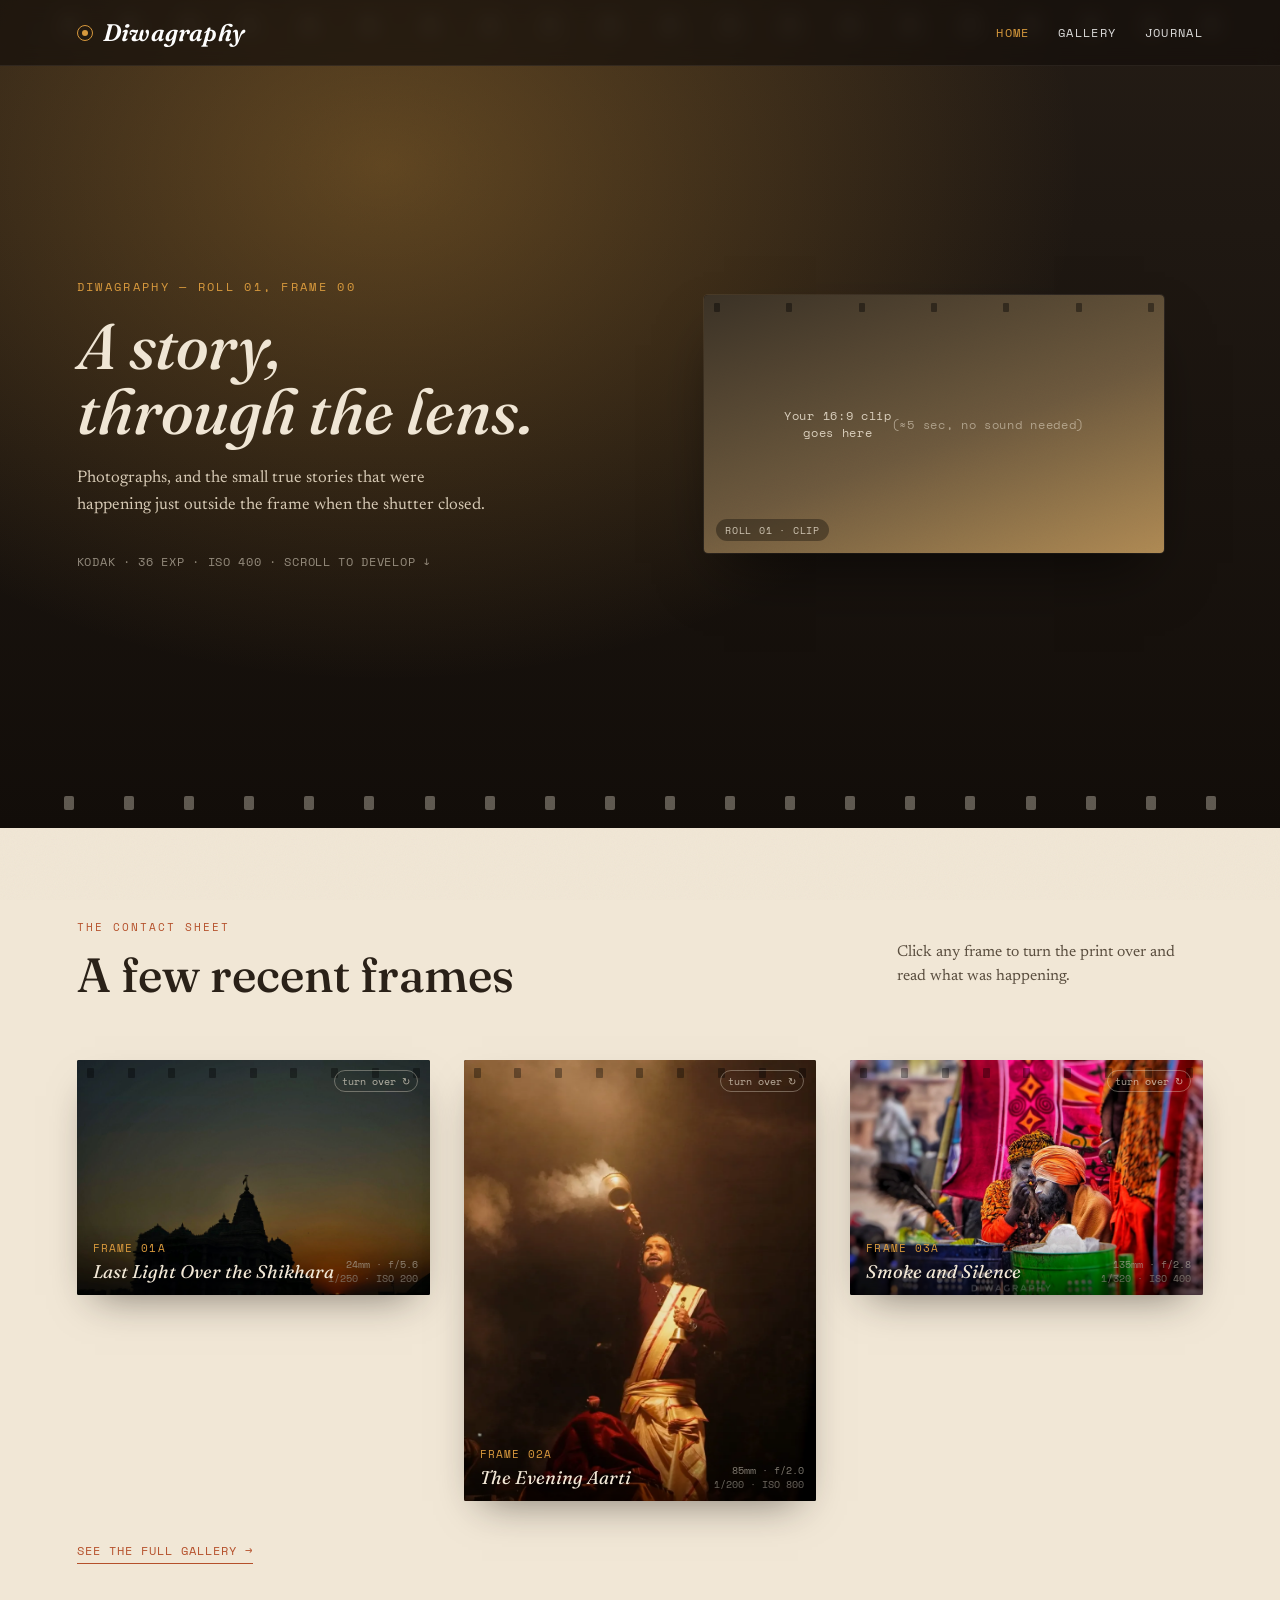
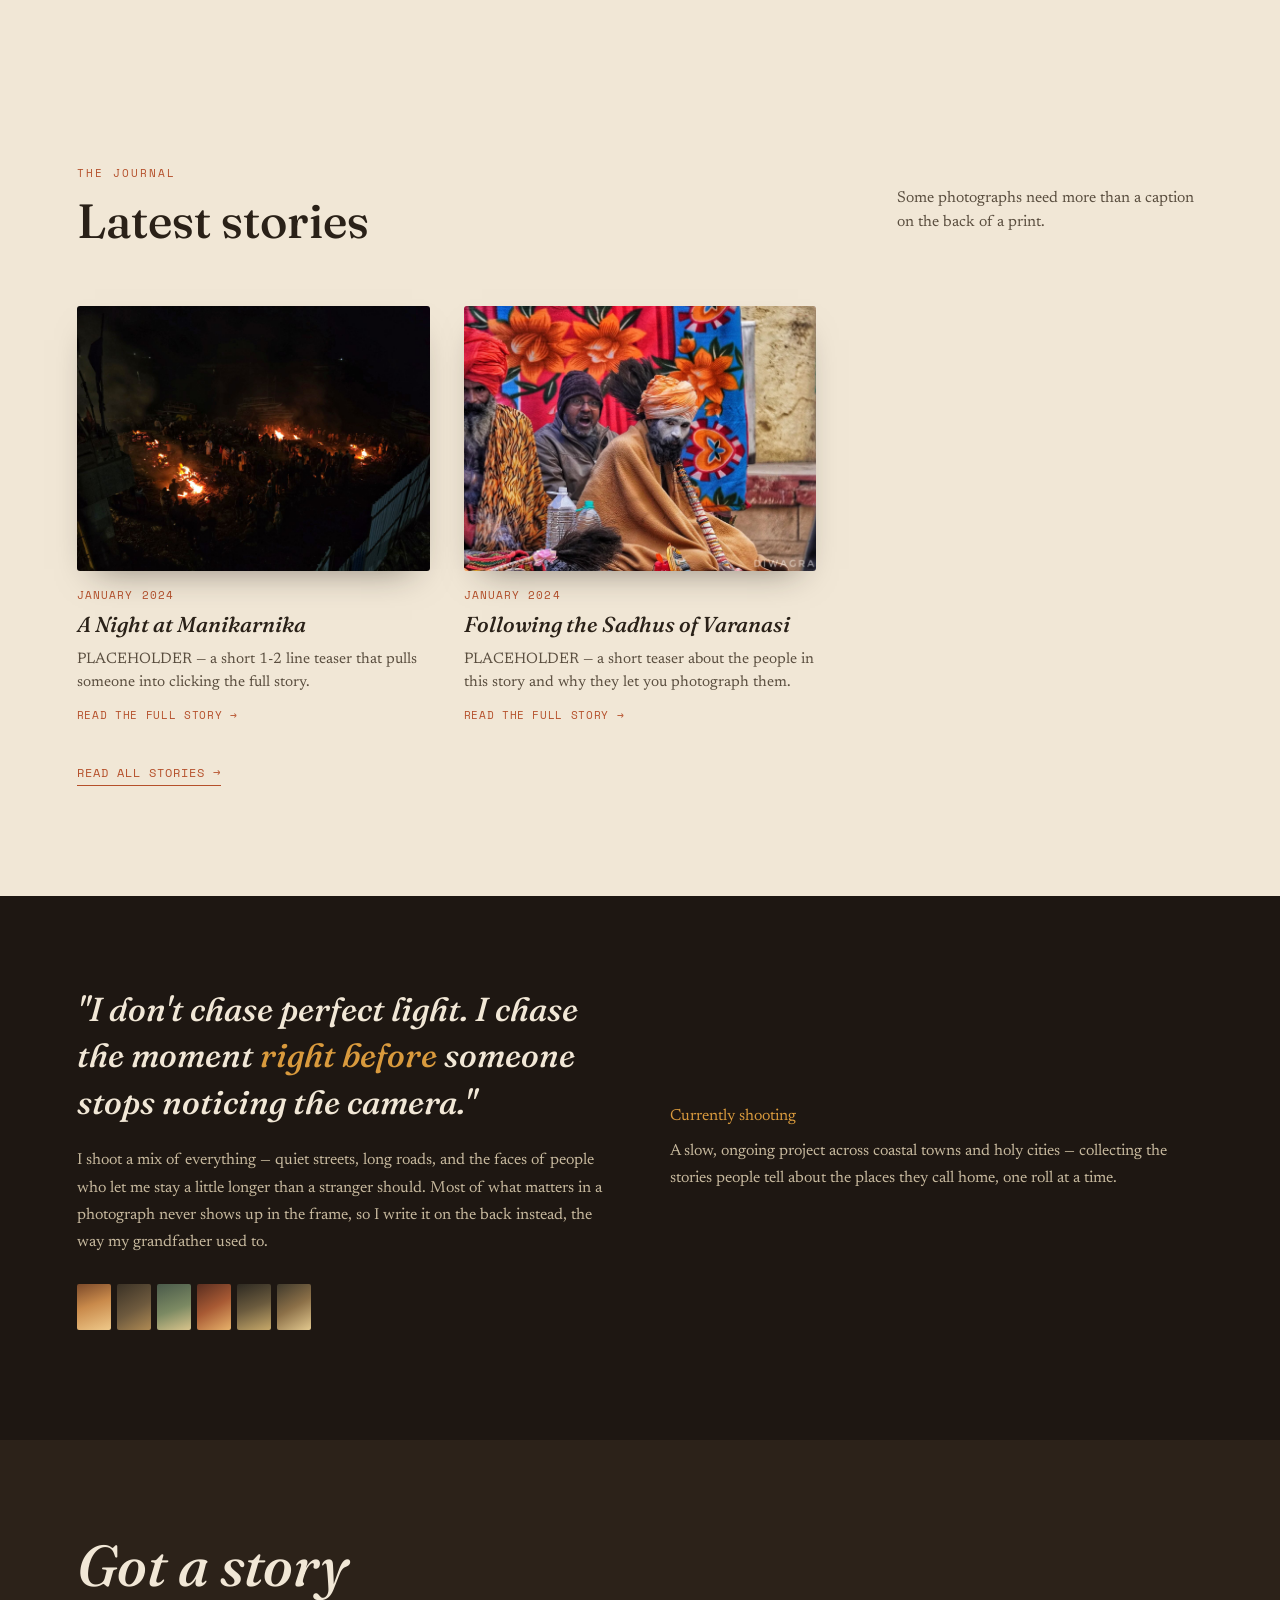
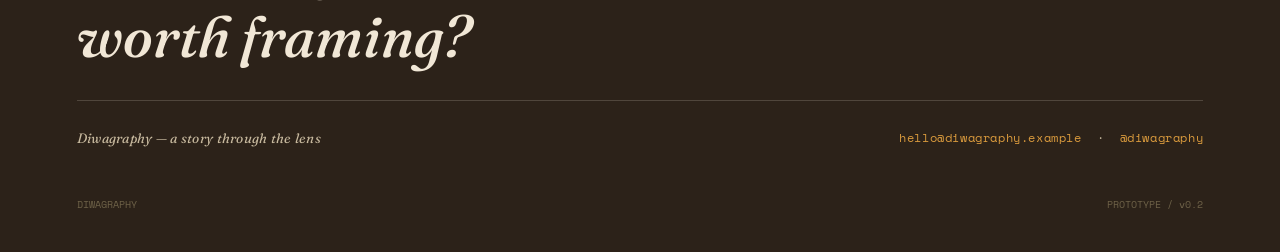
==== index.html @ 63f96058 "Add files via upload" ====
<!DOCTYPE html>
<html lang="en">
<head>
<meta charset="UTF-8">
<meta name="viewport" content="width=device-width, initial-scale=1.0">
<title>Diwagraphy — A Story Through the Lens</title>
<link rel="preconnect" href="https://fonts.googleapis.com">
<link href="https://fonts.googleapis.com/css2?family=Fraunces:ital,opsz,wght@0,9..144,400;0,9..144,600;1,9..144,500;1,9..144,600&family=Newsreader:ital,wght@0,400;0,500;1,400&family=Space+Mono:wght@400;700&family=Caveat:wght@500;600&display=swap" rel="stylesheet">
<link rel="stylesheet" href="styles.css">
<script src="https://identity.netlify.com/v1/netlify-identity-widget.js"></script>
</head>
<body>

<nav>
  <div class="brand"><span class="aperture"></span>Diwagraphy</div>
  <div class="links">
    <a href="index.html" class="current">Home</a>
    <a href="gallery.html">Gallery</a>
    <a href="journal.html">Journal</a>
  </div>
</nav>

<!-- HERO -->
<header class="hero">
  <div class="sprocket-row top">
    <span></span><span></span><span></span><span></span><span></span><span></span><span></span><span></span><span></span><span></span><span></span><span></span><span></span><span></span><span></span><span></span><span></span><span></span><span></span><span></span>
  </div>

  <div class="hero-grid">
    <div>
      <div class="hero-eyebrow">Diwagraphy — Roll 01, Frame 00</div>
      <h1>A story,<br>through the lens.</h1>
      <p>Photographs, and the small true stories that were happening just outside the frame when the shutter closed.</p>
      <div class="roll-count mono">KODAK · 36 EXP · ISO 400 · SCROLL TO DEVELOP ↓</div>
    </div>

    <!-- 9:16 → now 16:9 video reel. Replace <source src> with your own ~5 sec silent clip. -->
    <div class="reel-frame">
      <div class="reel-sprockets">
        <span></span><span></span><span></span><span></span><span></span><span></span><span></span>
      </div>
      <video autoplay muted loop playsinline poster="">
        <source src="" type="video/mp4">
      </video>
      <div class="reel-placeholder" id="reel-placeholder">
        Your 16:9 clip<br>goes here<br><span style="opacity:0.6;">(≈5 sec, no sound needed)</span>
      </div>
      <div class="reel-tag">ROLL 01 · CLIP</div>
    </div>
  </div>

  <div class="sprocket-row bottom">
    <span></span><span></span><span></span><span></span><span></span><span></span><span></span><span></span><span></span><span></span><span></span><span></span><span></span><span></span><span></span><span></span><span></span><span></span><span></span><span></span>
  </div>
</header>

<!-- PHOTO TEASER -->
<section class="section" id="photo-teaser">
  <div class="section-head">
    <div>
      <div class="tag">The Contact Sheet</div>
      <h2>A few recent frames</h2>
    </div>
    <p>Click any frame to turn the print over and read what was happening.</p>
  </div>
  <div class="sheet" id="teaser-sheet-grid"></div>
  <a href="gallery.html" class="see-more">See the full gallery →</a>
</section>

<!-- JOURNAL TEASER -->
<section class="section" id="journal-teaser">
  <div class="section-head">
    <div>
      <div class="tag">The Journal</div>
      <h2>Latest stories</h2>
    </div>
    <p>Some photographs need more than a caption on the back of a print.</p>
  </div>
  <div class="journal-grid" id="teaser-journal-grid"></div>
  <a href="journal.html" class="see-more">Read all stories →</a>
</section>

<!-- ABOUT -->
<section class="section about" id="about">
  <div class="about-grid">
    <div>
      <div class="quote">"I don't chase perfect light. I chase the moment <span>right before</span> someone stops noticing the camera."</div>
      <p class="body-text">I shoot a mix of everything — quiet streets, long roads, and the faces of people who let me stay a little longer than a stranger should. Most of what matters in a photograph never shows up in the frame, so I write it on the back instead, the way my grandfather used to.</p>
      <div class="roll-strip">
        <div class="tone-1"></div><div class="tone-2"></div><div class="tone-3"></div><div class="tone-4"></div><div class="tone-5"></div><div class="tone-6"></div>
      </div>
    </div>
    <div>
      <div class="tag" style="color:var(--amber)">Currently shooting</div>
      <p class="body-text" style="margin-top:14px;">A slow, ongoing project across coastal towns and holy cities — collecting the stories people tell about the places they call home, one roll at a time.</p>
    </div>
  </div>
</section>

<!-- FOOTER -->
<footer id="contact">
  <h2>Got a story<br>worth framing?</h2>
  <div class="contact-line">
    <span style="font-family:'Fraunces',serif; font-style:italic; font-size:0.85rem; letter-spacing:0.02em;">Diwagraphy — a story through the lens</span>
    <span><a href="mailto:hello@diwagraphy.example">hello@diwagraphy.example</a> &nbsp;·&nbsp; <a href="#">@diwagraphy</a></span>
  </div>
  <div class="bottom">
    <span>DIWAGRAPHY</span>
    <span>PROTOTYPE / v0.2</span>
  </div>
</footer>

<script src="script.js"></script>
<script>
  // Hero reel: hide placeholder once a real video source is added later
  const reelVideo = document.querySelector('.reel-frame video source');
  const reelPlaceholder = document.getElementById('reel-placeholder');
  if (reelVideo && reelVideo.getAttribute('src')) reelPlaceholder.style.display = 'none';

  // Home only shows a small teaser — first 3 photos, first 2 journal posts
  fetch('content/stories.json').then(r => r.json()).then(data => {
    const grid = document.getElementById('teaser-sheet-grid');
    (data.stories || []).slice(0, 3).forEach(f => renderFrame(f, grid));
  });

  fetch('content/posts.json').then(r => r.json()).then(data => {
    const grid = document.getElementById('teaser-journal-grid');
    (data.posts || []).slice(0, 2).forEach((p, i) => renderPostCard(p, i, grid, () => { window.location.href = 'journal.html'; }));
  });
</script>

</body>
</html>
---- styles.css ----
/* ============================================================
   DIWAGRAPHY — SHARED STYLES
   Used by index.html (Home), gallery.html, journal.html
   ============================================================ */

:root{
  --parchment: #F1E7D6;
  --parchment-deep: #E7D9C1;
  --ink: #2A2118;
  --ink-soft: #5A4E3F;
  --rust: #B5502B;
  --olive: #6E6841;
  --amber: #D99A3D;
  --umber: #1E1712;
  --umber-soft: #2C2219;
  --paper-back: #DCCBA8;
}

*{ box-sizing: border-box; }
html{ scroll-behavior: smooth; }
body{
  margin:0;
  background: var(--parchment);
  color: var(--ink);
  font-family: 'Newsreader', serif;
  overflow-x: hidden;
}

/* film-grain overlay on every page */
body::before{
  content:"";
  position: fixed; inset:0;
  pointer-events:none;
  z-index: 200;
  opacity: 0.05;
  background-image: url("data:image/svg+xml,%3Csvg xmlns='http://www.w3.org/2000/svg' width='120' height='120'%3E%3Cfilter id='n'%3E%3CfeTurbulence type='fractalNoise' baseFrequency='0.9' numOctaves='2' stitchTiles='stitch'/%3E%3C/filter%3E%3Crect width='100%25' height='100%25' filter='url(%23n)'/%3E%3C/svg%3E");
  mix-blend-mode: multiply;
}

.mono{ font-family:'Space Mono', monospace; letter-spacing: 0.06em; }
a{ color: inherit; text-decoration: none; }

/* ---------- NAV (shared across all pages) ---------- */
nav{
  position: fixed; top:0; left:0; right:0; z-index: 100;
  display:flex; justify-content: space-between; align-items:center;
  padding: 18px 6vw;
  font-family:'Space Mono', monospace;
  font-size: 0.72rem;
  letter-spacing: 0.12em;
  text-transform: uppercase;
  color: #fff;
  background: rgba(20, 15, 11, 0.7);
  backdrop-filter: blur(10px);
  -webkit-backdrop-filter: blur(10px);
  border-bottom: 1px solid rgba(241,231,214,0.08);
}
nav .brand{
  display: flex; align-items: center; gap: 10px;
  font-family: 'Fraunces', serif;
  font-style: italic;
  font-weight: 600;
  font-size: 1.5rem;
  letter-spacing: 0.01em;
  text-transform: none;
}
nav .brand .aperture{
  width: 16px; height: 16px;
  border: 1.5px solid var(--amber);
  border-radius: 50%;
  position: relative;
  flex-shrink: 0;
}
nav .brand .aperture::after{
  content:"";
  position: absolute; inset: 4px;
  border-radius: 50%;
  background: var(--amber);
}
nav .links{ display:flex; gap: 28px; }
nav .links a{ opacity:0.85; cursor:pointer; transition: opacity 0.15s; }
nav .links a:hover, nav .links a.current{ opacity:1; }
nav .links a.current{ color: var(--amber); }

/* Mobile nav: stack brand and links into two rows instead of crowding one line */
@media(max-width: 600px){
  nav{
    flex-direction: column;
    align-items: flex-start;
    gap: 10px;
    padding: 16px 5vw;
  }
  nav .brand{ font-size: 1.2rem; }
  nav .links{ gap: 18px; font-size: 0.66rem; }
  .hero{ padding-top: 130px; }
  .page-hero{ padding-top: 160px; }
}

/* ---------- PAGE HERO (used on Gallery + Journal — simpler than Home's big hero) ---------- */
.page-hero{
  background: linear-gradient(180deg, #241C15 0%, #1a140f 60%, #120d09 100%);
  color: var(--parchment);
  padding: 130px 6vw 60px;
}
.page-hero .eyebrow{
  font-family:'Space Mono', monospace; font-size:0.7rem; letter-spacing:0.2em;
  text-transform:uppercase; color:var(--amber); margin-bottom:14px;
}
.page-hero h1{
  font-family:'Fraunces', serif; font-style: italic; font-weight:500;
  font-size: clamp(2.2rem, 5.5vw, 3.8rem); margin:0 0 14px;
}
.page-hero p{ max-width: 52ch; color:#D8CBB6; font-size:1.02rem; line-height:1.6; margin:0; }

/* ---------- SECTION HEADERS ---------- */
.section{ padding: 90px 6vw 110px; position: relative; }
.section-head{
  display:flex; justify-content: space-between; align-items: flex-end;
  margin-bottom: 56px; gap: 24px; flex-wrap: wrap;
}
.section-head .tag{
  font-family:'Space Mono', monospace;
  font-size: 0.7rem; letter-spacing: 0.18em; text-transform: uppercase;
  color: var(--rust);
}
.section-head h2{
  font-family:'Fraunces', serif;
  font-weight: 500;
  font-size: clamp(2rem, 4vw, 3rem);
  margin: 10px 0 0;
}
.section-head p{
  max-width: 34ch; color: var(--ink-soft); font-size: 0.98rem; line-height:1.55;
}

/* ---------- CONTACT SHEET / FRAME CARDS ---------- */
.sheet{
  display:grid;
  grid-template-columns: repeat(3, 1fr);
  gap: 34px;
  align-items: start; /* so landscape frames don't get stretched to match taller portrait neighbors */
}
@media(max-width: 880px){ .sheet{ grid-template-columns: repeat(2,1fr); } }
@media(max-width: 560px){ .sheet{ grid-template-columns: 1fr; } }

.frame{
  perspective: 1400px;
  opacity: 0; transform: translateY(28px);
  transition: opacity 0.8s ease, transform 0.8s ease;
}
.frame.in-view{ opacity: 1; transform: translateY(0); }
.frame-inner{
  position: relative; width: 100%;
  transform-style: preserve-3d;
  transition: transform 0.7s cubic-bezier(.4,.2,.2,1);
  cursor: pointer;
}
/* Orientation controls the frame's shape. Portrait is the default (matches the classic contact-sheet look);
   Landscape is for wide shots so they don't get awkwardly cropped into a tall frame. */
.frame.orientation-portrait .frame-inner{ aspect-ratio: 4/5; }
.frame.orientation-landscape .frame-inner{ aspect-ratio: 3/2; }
.frame.flipped .frame-inner{ transform: rotateY(180deg); }
.face{ position: absolute; inset:0; backface-visibility: hidden; border-radius: 2px; overflow:hidden; }
.face.front{ background: var(--umber); box-shadow: 0 18px 40px -18px rgba(30,23,18,0.55); }
.photo-surface{ position:absolute; inset: 0; display:flex; align-items:flex-end; }
.photo-surface .tone{ position:absolute; inset:0; }
.photo-surface img{ position:absolute; inset:0; width:100%; height:100%; object-fit:cover; }
.photo-surface .sprockets{ position:absolute; top:0; left:0; right:0; display:flex; justify-content: space-between; padding: 8px 10px; z-index:3; }
.photo-surface .sprockets span{ width:7px; height:10px; background: rgba(0,0,0,0.35); border-radius:1px; }
.photo-surface .cap{ position: relative; z-index: 3; width:100%; padding: 14px 16px 12px; background: linear-gradient(0deg, rgba(0,0,0,0.55), transparent); color:#F1E7D6; }
.photo-surface .cap .num{ font-family:'Space Mono', monospace; font-size: 0.68rem; letter-spacing: 0.1em; color: var(--amber); display:block; margin-bottom: 4px; }
.photo-surface .cap .title{ font-family:'Fraunces', serif; font-style: italic; font-size: 1.15rem; }
.photo-surface .exif{ position:absolute; bottom: 10px; right: 12px; z-index:3; font-family:'Space Mono', monospace; font-size: 0.6rem; color: rgba(241,231,214,0.75); text-align:right; line-height:1.4; }
.flip-hint{ position:absolute; top:10px; right:12px; z-index:3; font-family:'Space Mono', monospace; font-size: 0.6rem; color: rgba(241,231,214,0.7); border: 1px solid rgba(241,231,214,0.35); padding: 3px 7px; border-radius: 20px; }
.face.back{ transform: rotateY(180deg); background: var(--paper-back); padding: 22px 22px 18px; display:flex; flex-direction:column; justify-content: space-between; color: #2A2118; border: 1px solid rgba(42,33,24,0.12); }
.back .stamp{ align-self:flex-start; font-family:'Space Mono', monospace; font-size: 0.62rem; letter-spacing: 0.08em; color: var(--rust); border: 1.5px solid var(--rust); padding: 3px 8px; transform: rotate(-4deg); border-radius: 3px; opacity: 0.85; }
.back .note{ font-family: 'Caveat', cursive; font-size: 1.5rem; line-height: 1.35; color: #362A1D; margin: 14px 0; }
.back .meta{ font-family:'Space Mono', monospace; font-size: 0.62rem; color: var(--ink-soft); display:flex; justify-content: space-between; border-top: 1px dashed rgba(42,33,24,0.3); padding-top: 10px; }

.tone-1{ background: linear-gradient(160deg,#7C4A2A 0%, #C98A4B 45%, #EFC98A 100%); }
.tone-2{ background: linear-gradient(150deg,#3B3226 0%, #6E5A3E 55%, #B08B54 100%); }
.tone-3{ background: linear-gradient(160deg,#4A5A4A 0%, #7C8A63 55%, #D9C48C 100%); }
.tone-4{ background: linear-gradient(150deg,#5A2E20 0%, #A85A34 50%, #E8B26B 100%); }
.tone-5{ background: linear-gradient(160deg,#2E2A22 0%, #6B5B3E 50%, #C7A96A 100%); }
.tone-6{ background: linear-gradient(150deg,#403A2C 0%, #8C7048 50%, #E3C98F 100%); }

/* ---------- GALLERY SEARCH BAR ---------- */
.gallery-search{
  position: relative;
  max-width: 420px;
  margin: 0 auto 60px;
}
.gallery-search input{
  width: 100%;
  padding: 14px 18px 14px 44px;
  font-family: 'Newsreader', serif;
  font-size: 1rem;
  border: 1.5px solid rgba(42,33,24,0.25);
  border-radius: 30px;
  background: #fff;
  color: var(--ink);
}
.gallery-search input:focus{ outline: none; border-color: var(--rust); }
.gallery-search .search-icon{
  position: absolute; left: 17px; top: 50%; transform: translateY(-50%);
  font-size: 0.95rem; color: var(--ink-soft); pointer-events: none;
}
.gallery-search .search-clear{
  position: absolute; right: 14px; top: 50%; transform: translateY(-50%);
  font-family:'Space Mono', monospace; font-size: 0.68rem; color: var(--ink-soft);
  cursor: pointer; display: none;
}

.no-results{
  text-align:center; padding: 40px 0;
  font-family:'Space Mono', monospace; font-size: 0.85rem; color: var(--ink-soft);
  display: none;
}

/* ---------- CATEGORY ACCORDION (Gallery page) ---------- */
.category-section{
  border-top: 1px solid rgba(42,33,24,0.15);
  padding: 26px 0;
}
.category-section:last-child{ border-bottom: 1px solid rgba(42,33,24,0.15); }

.category-header{
  display:flex; justify-content: space-between; align-items:center;
  cursor: pointer; user-select: none;
}
.category-header .cat-name{
  font-family:'Fraunces', serif; font-style: italic; font-weight: 500;
  font-size: 1.5rem;
}
.category-header .cat-count{
  font-family:'Space Mono', monospace; font-size: 0.72rem; color: var(--ink-soft);
  margin-left: 12px;
}
.category-header .cat-chevron{
  font-family:'Space Mono', monospace; font-size: 0.9rem; color: var(--rust);
  transition: transform 0.3s ease;
}
.category-section.expanded .cat-chevron{ transform: rotate(180deg); }

.category-body{
  max-height: 0;
  overflow: hidden;
  transition: max-height 0.4s ease;
}
.category-section.expanded .category-body{
  max-height: 4000px; /* generous cap so all photos in a category can show */
}
.category-body-inner{ padding-top: 34px; }

/* "Load More" button used on Gallery page */
.load-more-wrap{ text-align:center; margin-top: 54px; }
.load-more-btn{
  font-family:'Space Mono', monospace; font-size: 0.78rem; letter-spacing: 0.08em;
  text-transform: uppercase; background: transparent; color: var(--rust);
  border: 1.5px solid var(--rust); padding: 13px 30px; border-radius: 30px; cursor: pointer;
  transition: 0.2s;
}
.load-more-btn:hover{ background: var(--rust); color: #fff; }
.load-more-btn:disabled{ opacity: 0.4; cursor: default; background:transparent; color:var(--rust); }

/* ---------- JOURNAL (BLOG) CARDS ---------- */
.journal-grid{ display:grid; grid-template-columns: repeat(3, 1fr); gap: 34px; }
@media(max-width: 880px){ .journal-grid{ grid-template-columns: repeat(2,1fr); } }
@media(max-width: 560px){ .journal-grid{ grid-template-columns: 1fr; } }

.post-card{
  cursor: pointer;
  opacity: 0; transform: translateY(28px);
  transition: opacity 0.8s ease, transform 0.8s ease;
}
.post-card.in-view{ opacity: 1; transform: translateY(0); }
.post-card .post-cover{ position: relative; width: 100%; aspect-ratio: 4/3; border-radius: 3px; overflow: hidden; margin-bottom: 16px; box-shadow: 0 16px 34px -18px rgba(30,23,18,0.5); }
.post-card .post-cover img{ position:absolute; inset:0; width:100%; height:100%; object-fit:cover; transition: transform 0.5s ease; }
.post-card:hover .post-cover img{ transform: scale(1.04); }
.post-card .post-date{ font-family:'Space Mono', monospace; font-size: 0.68rem; letter-spacing: 0.1em; text-transform: uppercase; color: var(--rust); display:block; margin-bottom: 8px; }
.post-card .post-title{ font-family:'Fraunces', serif; font-style: italic; font-weight: 500; font-size: 1.35rem; line-height:1.25; margin: 0 0 10px; }
.post-card .post-excerpt{ color: var(--ink-soft); font-size: 0.95rem; line-height: 1.55; margin: 0 0 12px; }
.post-card .post-read{ font-family:'Space Mono', monospace; font-size: 0.68rem; letter-spacing: 0.06em; text-transform: uppercase; color: var(--rust); }

/* full-story reading overlay (shared, used on journal.html) */
.post-overlay{ position: fixed; inset: 0; z-index: 300; background: rgba(20,15,11,0.92); display: none; overflow-y: auto; padding: 70px 6vw 100px; }
.post-overlay.open{ display: block; }
.post-overlay-close{ position: fixed; top: 22px; right: 6vw; z-index: 310; font-family:'Space Mono', monospace; font-size: 0.75rem; letter-spacing: 0.08em; text-transform: uppercase; color: var(--parchment); background: rgba(241,231,214,0.1); border: 1px solid rgba(241,231,214,0.3); padding: 8px 16px; border-radius: 20px; cursor: pointer; }
.post-overlay-close:hover{ background: rgba(241,231,214,0.18); }
.post-full{ max-width: 720px; margin: 0 auto; color: var(--parchment); }
.post-full .post-full-date{ font-family:'Space Mono', monospace; font-size: 0.72rem; letter-spacing: 0.1em; text-transform: uppercase; color: var(--amber); display:block; margin-bottom: 18px; }
.post-full h2{ font-family:'Fraunces', serif; font-style: italic; font-weight:500; font-size: clamp(1.8rem, 4vw, 2.8rem); line-height: 1.15; margin: 0 0 30px; }
.post-full .post-full-cover{ width: 100%; border-radius: 4px; margin-bottom: 34px; overflow:hidden; }
.post-full .post-full-cover img{ width:100%; display:block; }
.post-full .post-body{ font-family: 'Newsreader', serif; font-size: 1.08rem; line-height: 1.8; color: #D8CBB6; }
.post-full .post-body p{ margin: 0 0 22px; }
.post-full .post-inline-img{ width: 100%; border-radius: 4px; margin: 30px 0; overflow:hidden; }
.post-full .post-inline-img img{ width:100%; display:block; }

/* ---------- "See more" link used at the end of Home teaser sections ---------- */
.see-more{
  display:inline-block; margin-top: 40px;
  font-family:'Space Mono', monospace; font-size: 0.78rem; letter-spacing: 0.08em;
  text-transform: uppercase; color: var(--rust);
  border-bottom: 1px solid var(--rust); padding-bottom: 3px;
}
.see-more:hover{ color: var(--umber); border-color: var(--umber); }

/* ---------- HOME HERO (bigger, with video reel) ---------- */
.hero{
  position: relative;
  min-height: 92vh;
  display:flex; flex-direction:column; justify-content:center;
  background:
    radial-gradient(ellipse at 30% 20%, rgba(217,154,61,0.35), transparent 55%),
    linear-gradient(180deg, #241C15 0%, #1a140f 55%, #120d09 100%);
  color: var(--parchment);
  padding: 90px 6vw 70px;
}
.hero-grid{ display:grid; grid-template-columns: 1fr 1fr; gap: 50px; align-items:center; }
@media(max-width: 860px){ .hero-grid{ grid-template-columns: 1fr; } }
.sprocket-row{ display:flex; justify-content: space-between; padding: 18px 5vw; position: absolute; left:0; right:0; }
.sprocket-row.top{ top:0; } .sprocket-row.bottom{ bottom:0; }
.sprocket-row span{ width: 10px; height: 14px; background: rgba(241,231,214,0.35); border-radius: 2px; }
.hero-eyebrow{ font-family:'Space Mono', monospace; font-size: 0.72rem; letter-spacing: 0.2em; text-transform: uppercase; color: var(--amber); margin-bottom: 18px; }
.hero h1{ font-family:'Fraunces', serif; font-style: italic; font-weight: 500; font-size: clamp(2.4rem, 5vw, 4.4rem); line-height: 1.02; margin: 0 0 22px; max-width: 13ch; }
.hero p{ max-width: 46ch; font-size: 1.05rem; color: #D8CBB6; line-height: 1.6; margin: 0 0 8px; }
.hero .roll-count{ margin-top: 34px; font-family:'Space Mono', monospace; font-size: 0.72rem; color: rgba(241,231,214,0.55); }

.reel-frame{ position: relative; width: 100%; max-width: 460px; aspect-ratio: 16/9; margin: 0 auto; border-radius: 4px; overflow: hidden; background: #0f0b08; box-shadow: 0 30px 60px -20px rgba(0,0,0,0.6), 0 0 0 1px rgba(241,231,214,0.08); }
.reel-frame video, .reel-frame .reel-placeholder{ position:absolute; inset:0; width:100%; height:100%; object-fit: cover; }
.reel-frame .reel-placeholder{ display:flex; align-items:center; justify-content:center; text-align:center; background: linear-gradient(160deg,#3B3226 0%, #6E5A3E 55%, #B08B54 100%); color: rgba(241,231,214,0.85); font-family:'Space Mono', monospace; font-size: 0.72rem; letter-spacing: 0.06em; padding: 24px; }
.reel-frame .reel-sprockets{ position:absolute; top:0; left:0; right:0; display:flex; justify-content:space-between; padding: 8px 10px; z-index:3; }
.reel-frame .reel-sprockets span{ width:6px; height:9px; background: rgba(0,0,0,0.4); border-radius:1px; }
.reel-frame .reel-tag{ position:absolute; bottom: 12px; left: 12px; z-index:3; font-family:'Space Mono', monospace; font-size: 0.6rem; letter-spacing: 0.08em; text-transform:uppercase; color: rgba(241,231,214,0.8); background: rgba(0,0,0,0.35); padding: 4px 9px; border-radius: 20px; }

/* ---------- ABOUT (Home page only) ---------- */
.about{ background: var(--umber); color: var(--parchment); }
.about-grid{ display:grid; grid-template-columns: 1fr 1fr; gap: 60px; align-items:center; }
@media(max-width:800px){ .about-grid{ grid-template-columns:1fr; } }
.about-grid .quote{ font-family:'Fraunces', serif; font-style: italic; font-weight:500; font-size: clamp(1.5rem, 2.6vw, 2.1rem); line-height: 1.4; color: var(--parchment); }
.about-grid .quote span{ color: var(--amber); }
.about-grid p.body-text{ color: #C7B99E; line-height: 1.7; font-size: 1rem; margin-top: 22px; }
.roll-strip{ display:flex; gap:6px; margin-top: 28px; }
.roll-strip div{ width: 34px; height: 46px; border-radius:2px; }

/* ---------- FOOTER (shared) ---------- */
footer{ background: var(--umber-soft); color: var(--parchment); padding: 90px 6vw 40px; }
footer h2{ font-family:'Fraunces', serif; font-style: italic; font-weight:500; font-size: clamp(2rem, 5vw, 3.6rem); margin: 0 0 28px; max-width: 14ch; }
.contact-line{ display:flex; justify-content: space-between; align-items:center; flex-wrap: wrap; gap: 20px; border-top: 1px solid rgba(241,231,214,0.18); padding-top: 28px; font-family:'Space Mono', monospace; font-size: 0.75rem; letter-spacing: 0.05em; color: #C7B99E; }
.contact-line a{ color: var(--amber); }
.contact-line a:hover{ text-decoration: underline; }
footer .bottom{ margin-top: 50px; font-family:'Space Mono', monospace; font-size: 0.65rem; color: #6E6248; display:flex; justify-content:space-between; flex-wrap:wrap; gap:10px; }

::selection{ background: var(--rust); color: #fff; }
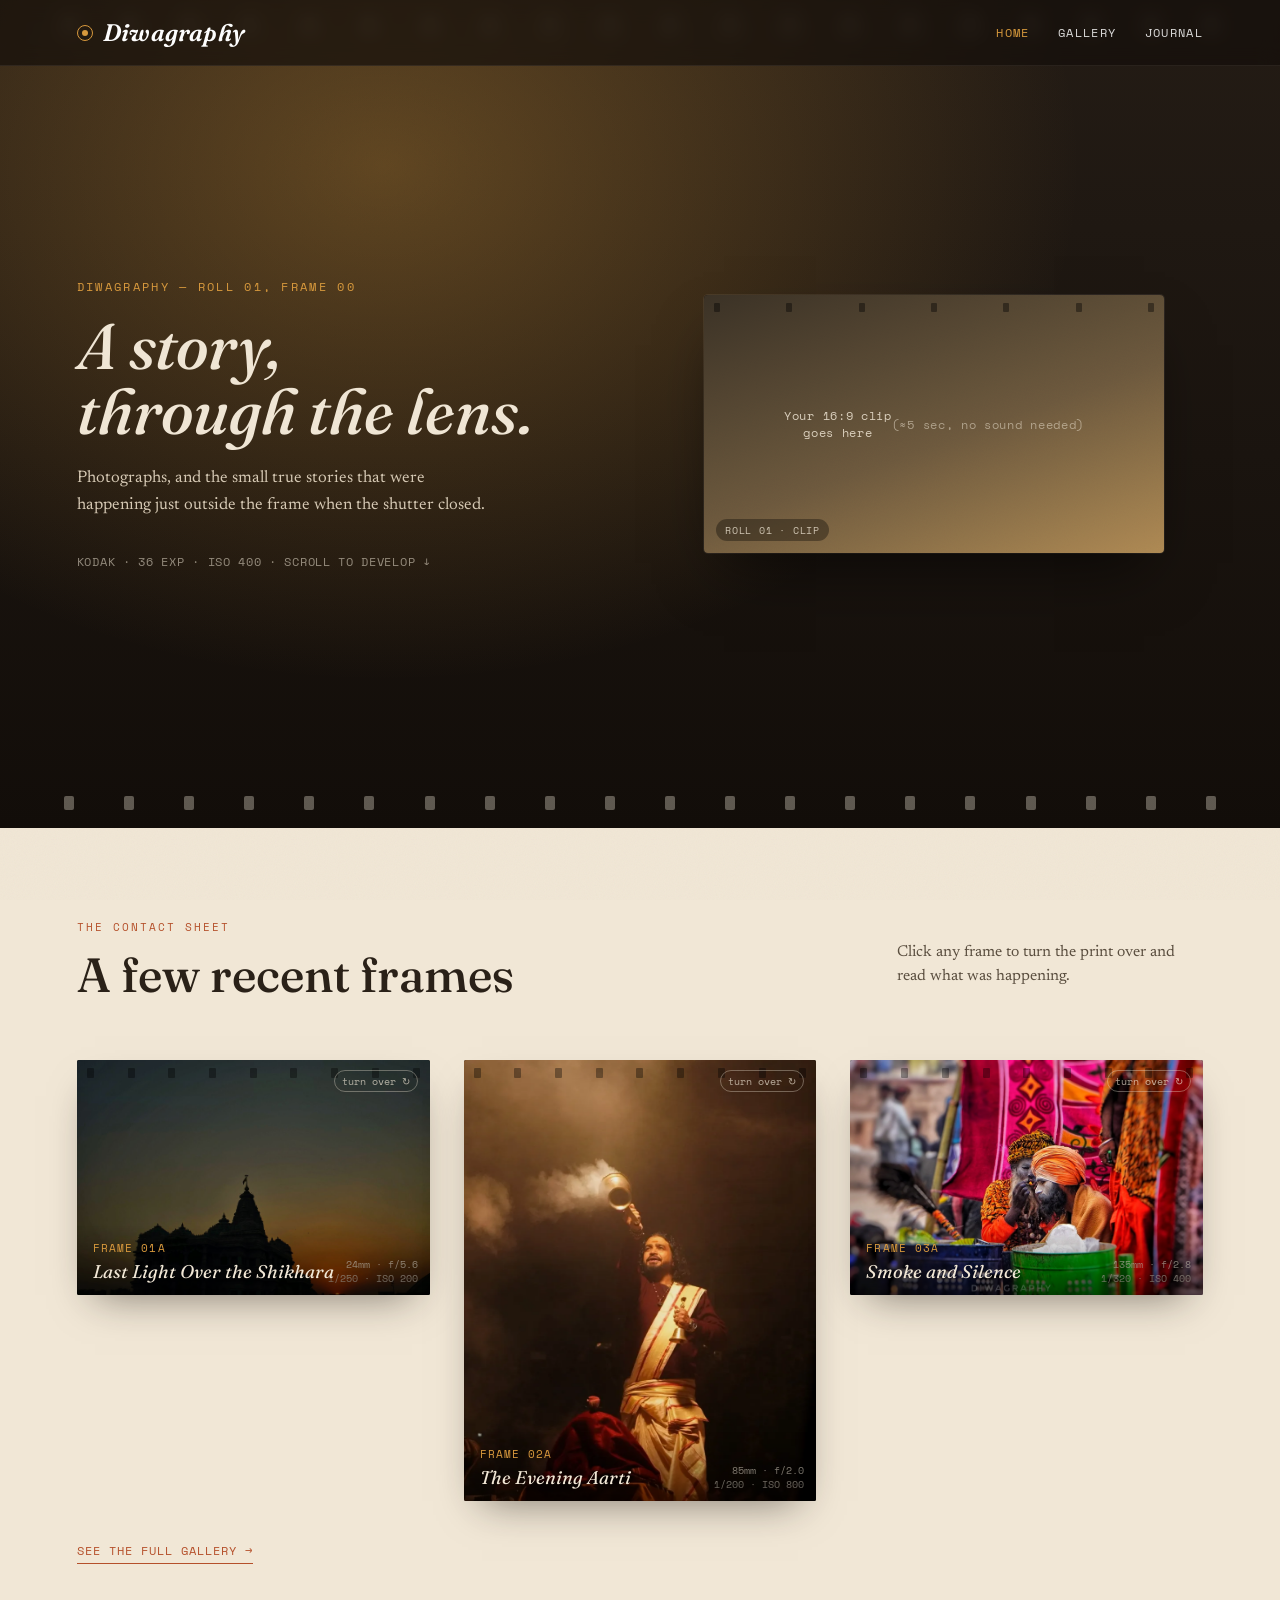
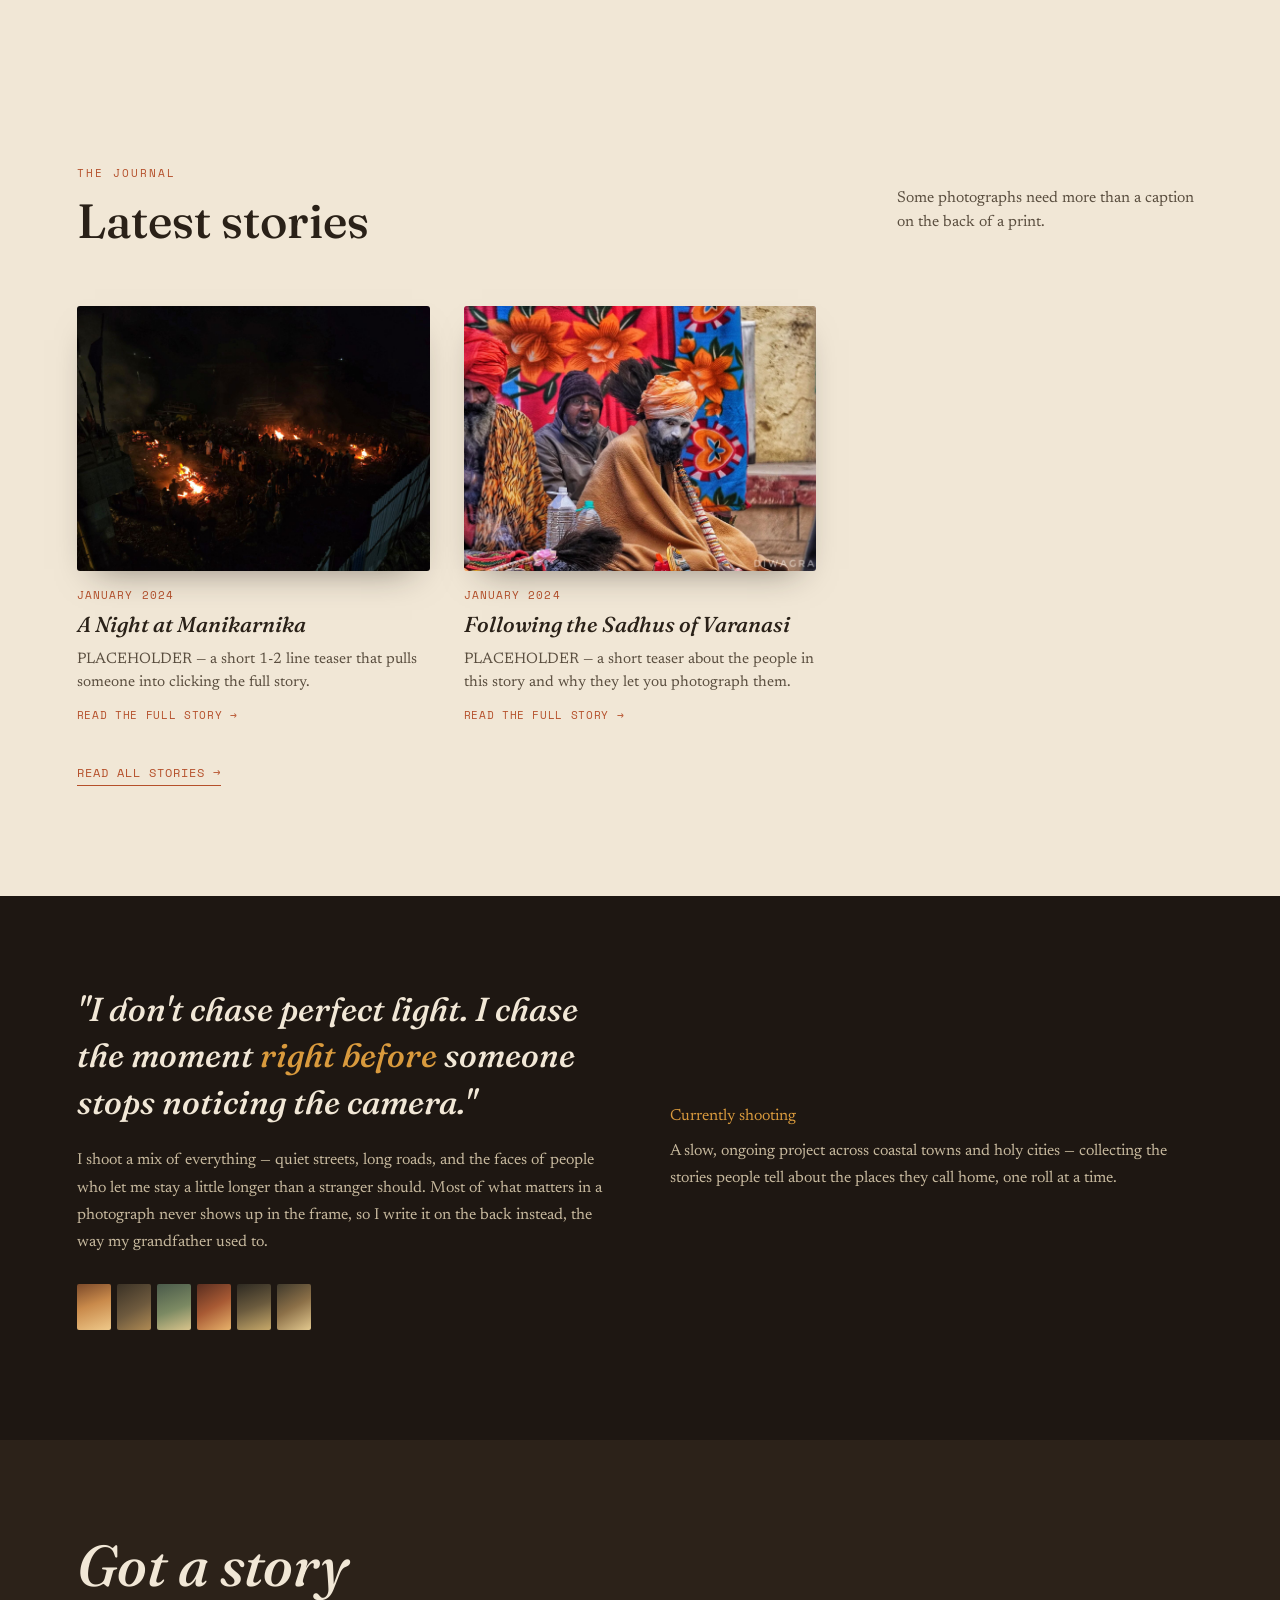
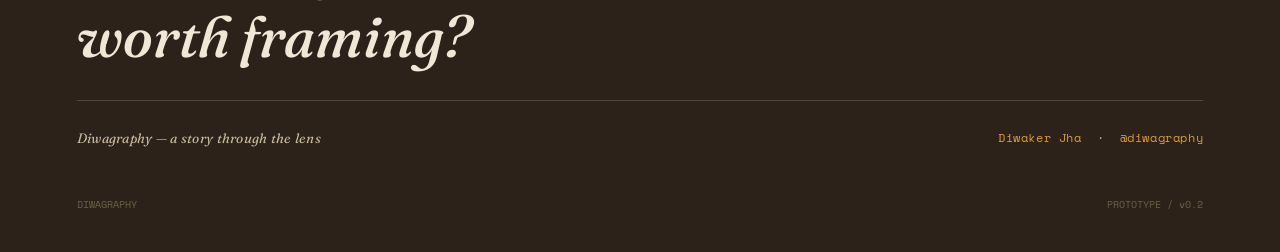
==== commit 81c8fe79: "Update index.html" ====
--- a/index.html
+++ b/index.html
@@ -102,7 +102,7 @@
   <h2>Got a story<br>worth framing?</h2>
   <div class="contact-line">
     <span style="font-family:'Fraunces',serif; font-style:italic; font-size:0.85rem; letter-spacing:0.02em;">Diwagraphy — a story through the lens</span>
-    <span><a href="mailto:hello@diwagraphy.example">hello@diwagraphy.example</a> &nbsp;·&nbsp; <a href="#">@diwagraphy</a></span>
+    <span><a href="mailto:heydiwaker@gmail.com">Diwaker Jha</a> &nbsp;·&nbsp; <a href="#">@diwagraphy</a></span>
   </div>
   <div class="bottom">
     <span>DIWAGRAPHY</span>
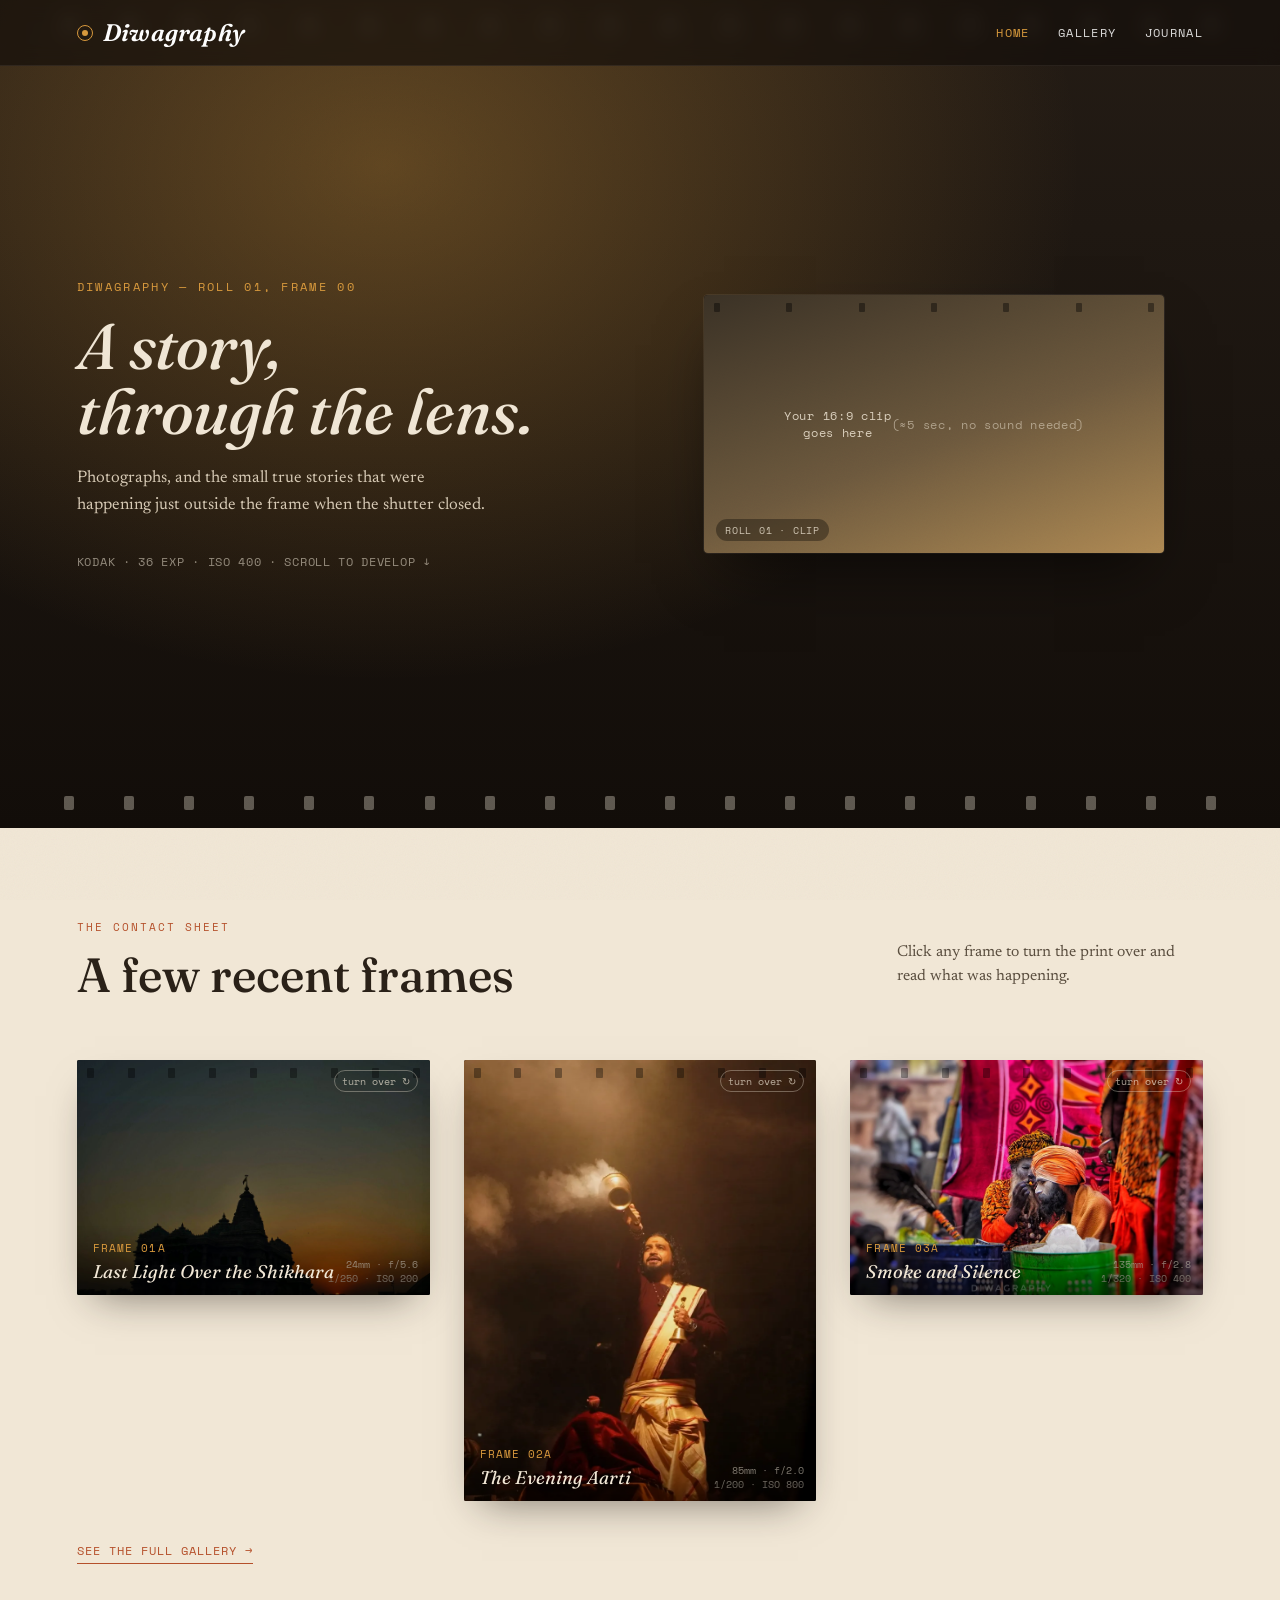
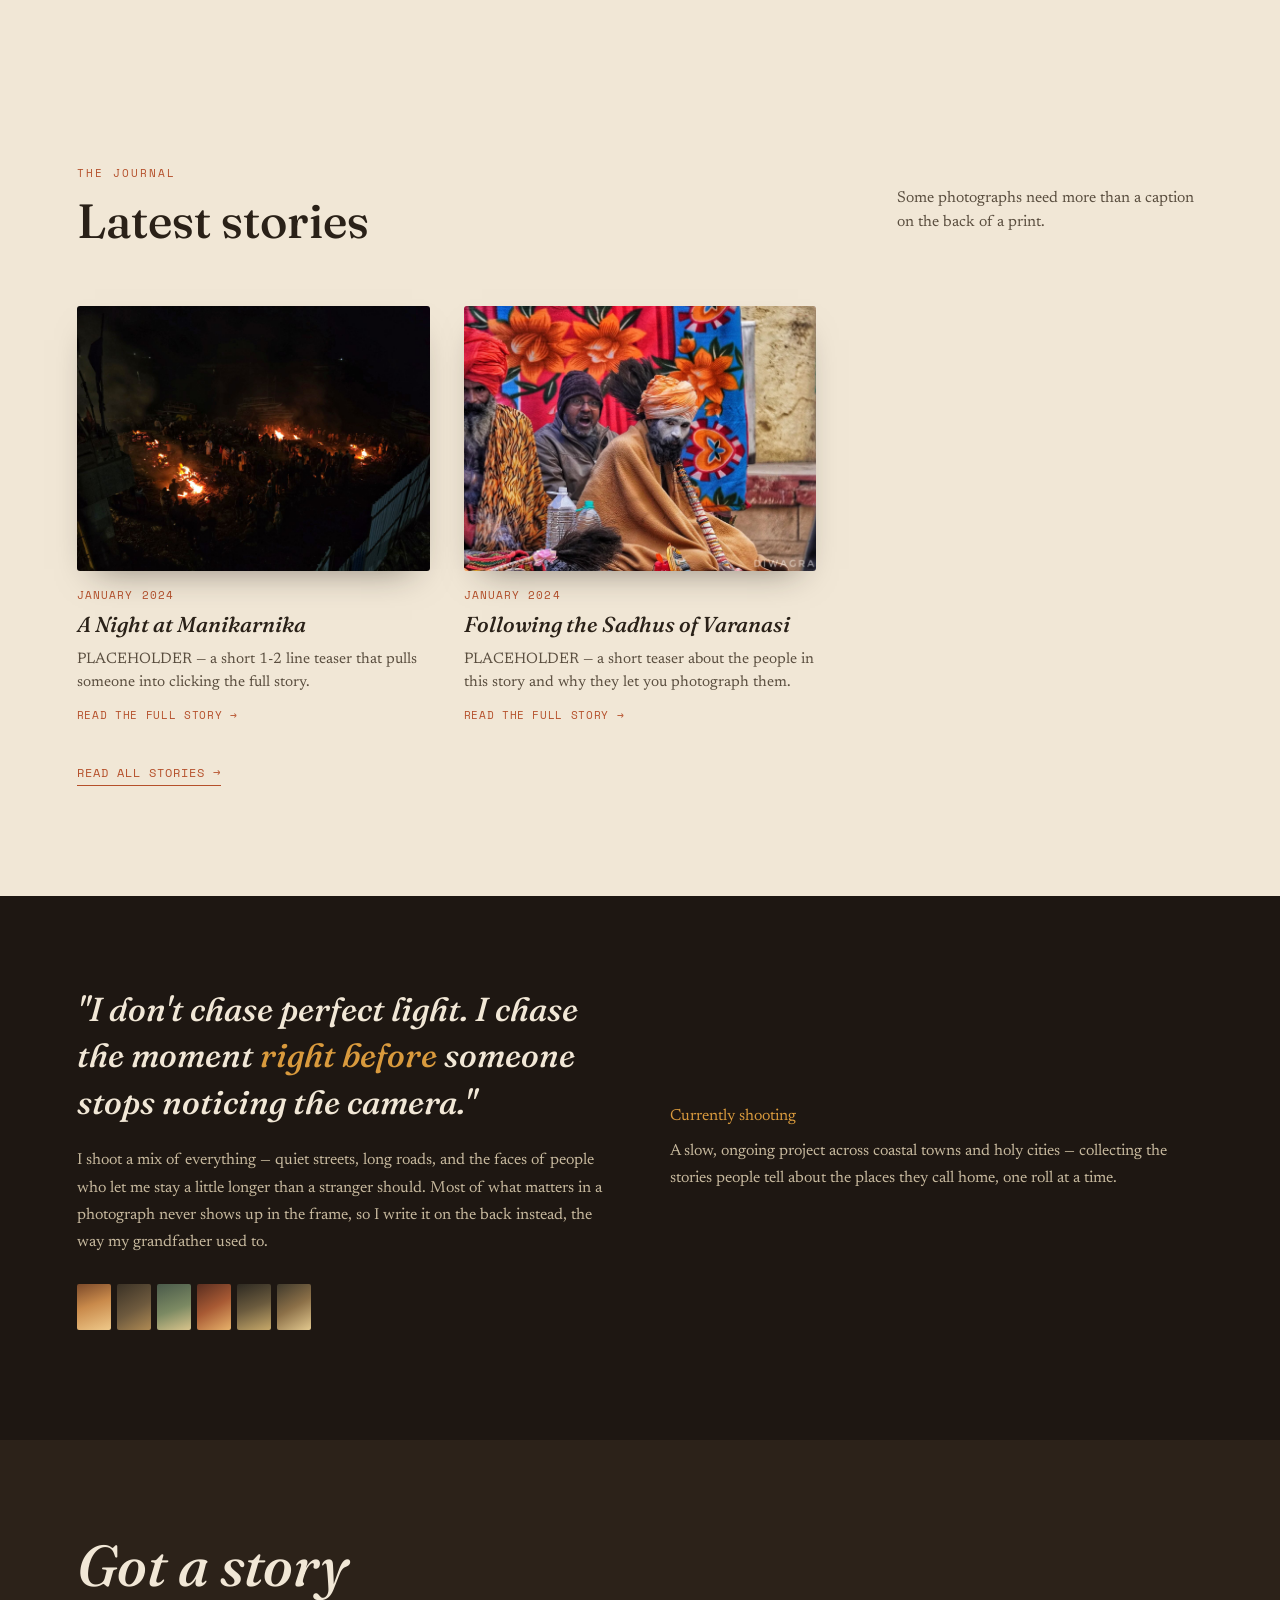
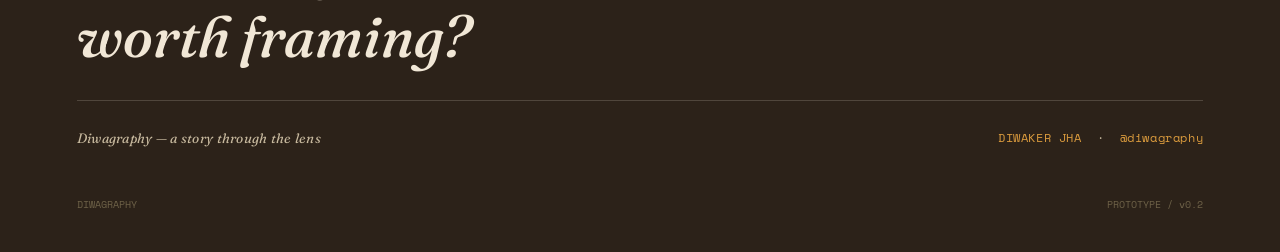
==== commit 40062f59: "Update index.html" ====
--- a/index.html
+++ b/index.html
@@ -102,7 +102,7 @@
   <h2>Got a story<br>worth framing?</h2>
   <div class="contact-line">
     <span style="font-family:'Fraunces',serif; font-style:italic; font-size:0.85rem; letter-spacing:0.02em;">Diwagraphy — a story through the lens</span>
-    <span><a href="mailto:heydiwaker@gmail.com">Diwaker Jha</a> &nbsp;·&nbsp; <a href="#">@diwagraphy</a></span>
+    <span><a href="mailto:heydiwaker@gmail.com">DIWAKER JHA</a> &nbsp;·&nbsp; <a href="#">@diwagraphy</a></span>
   </div>
   <div class="bottom">
     <span>DIWAGRAPHY</span>
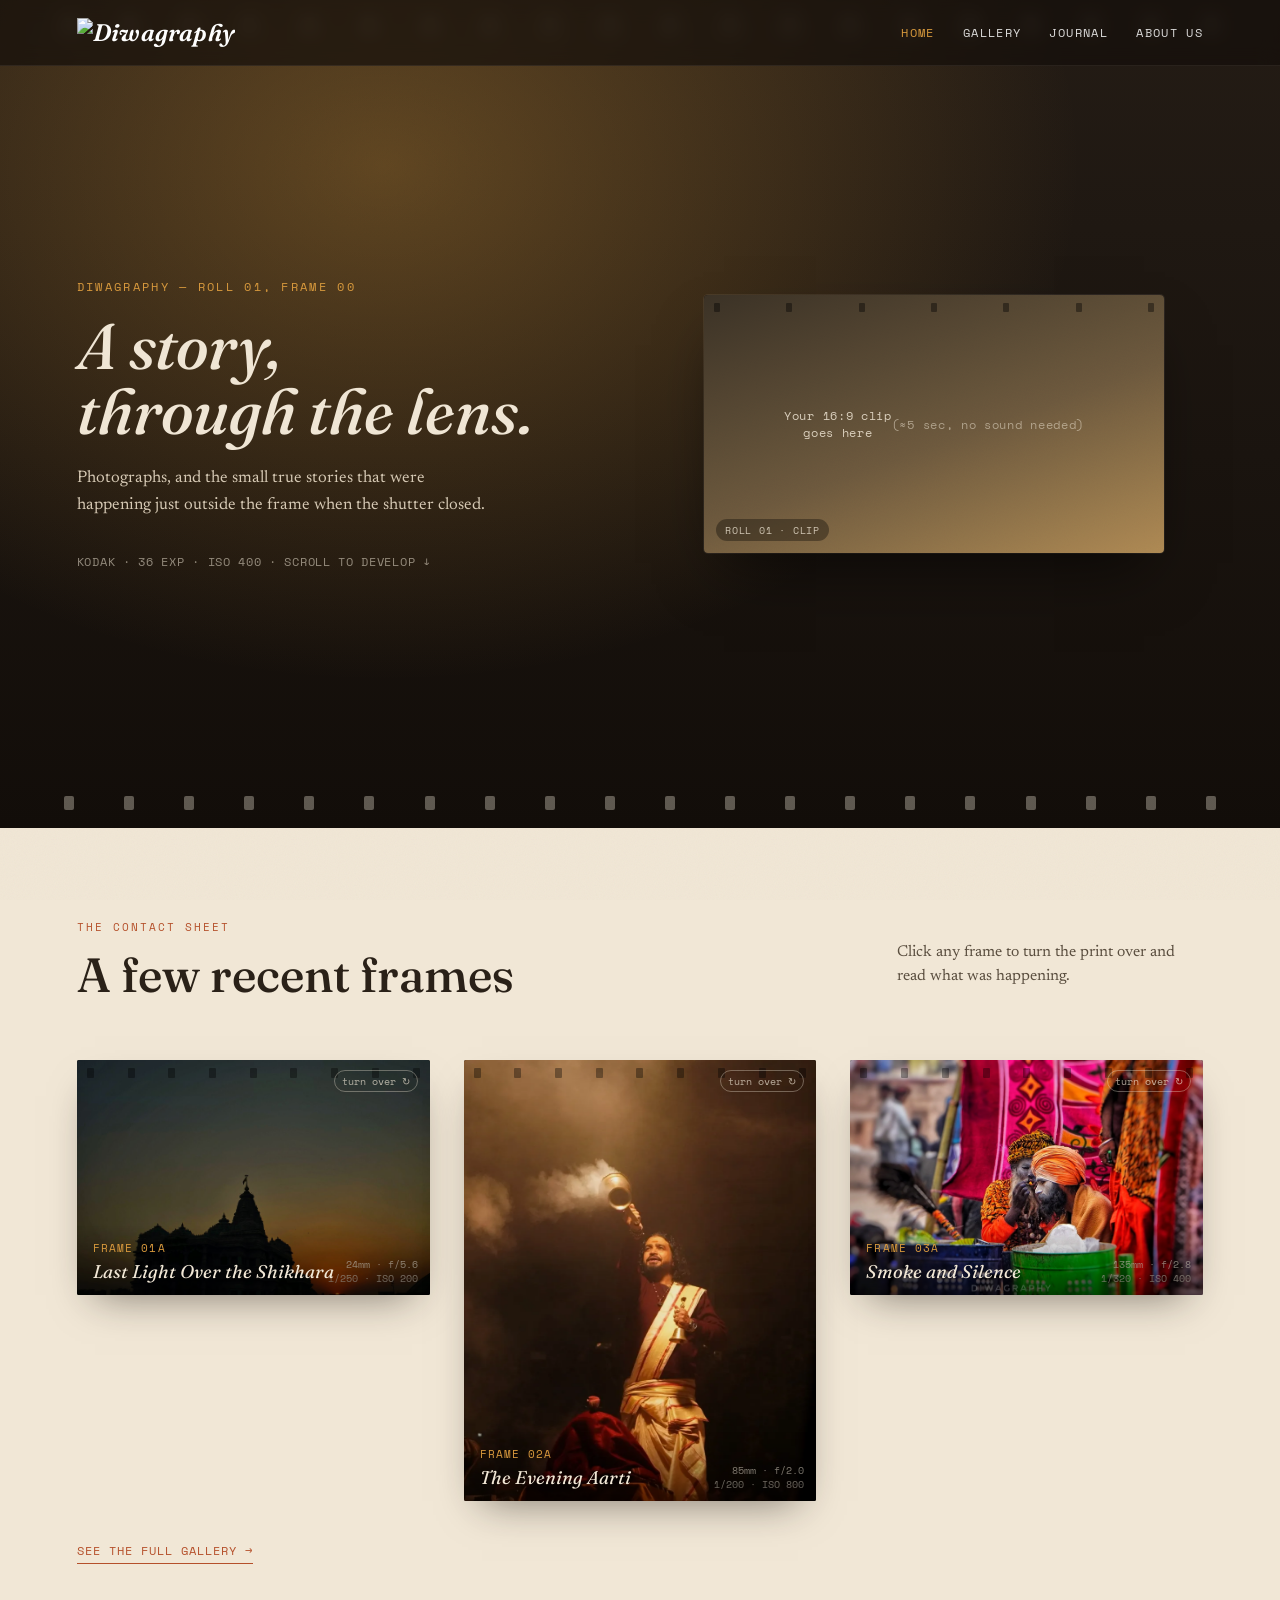
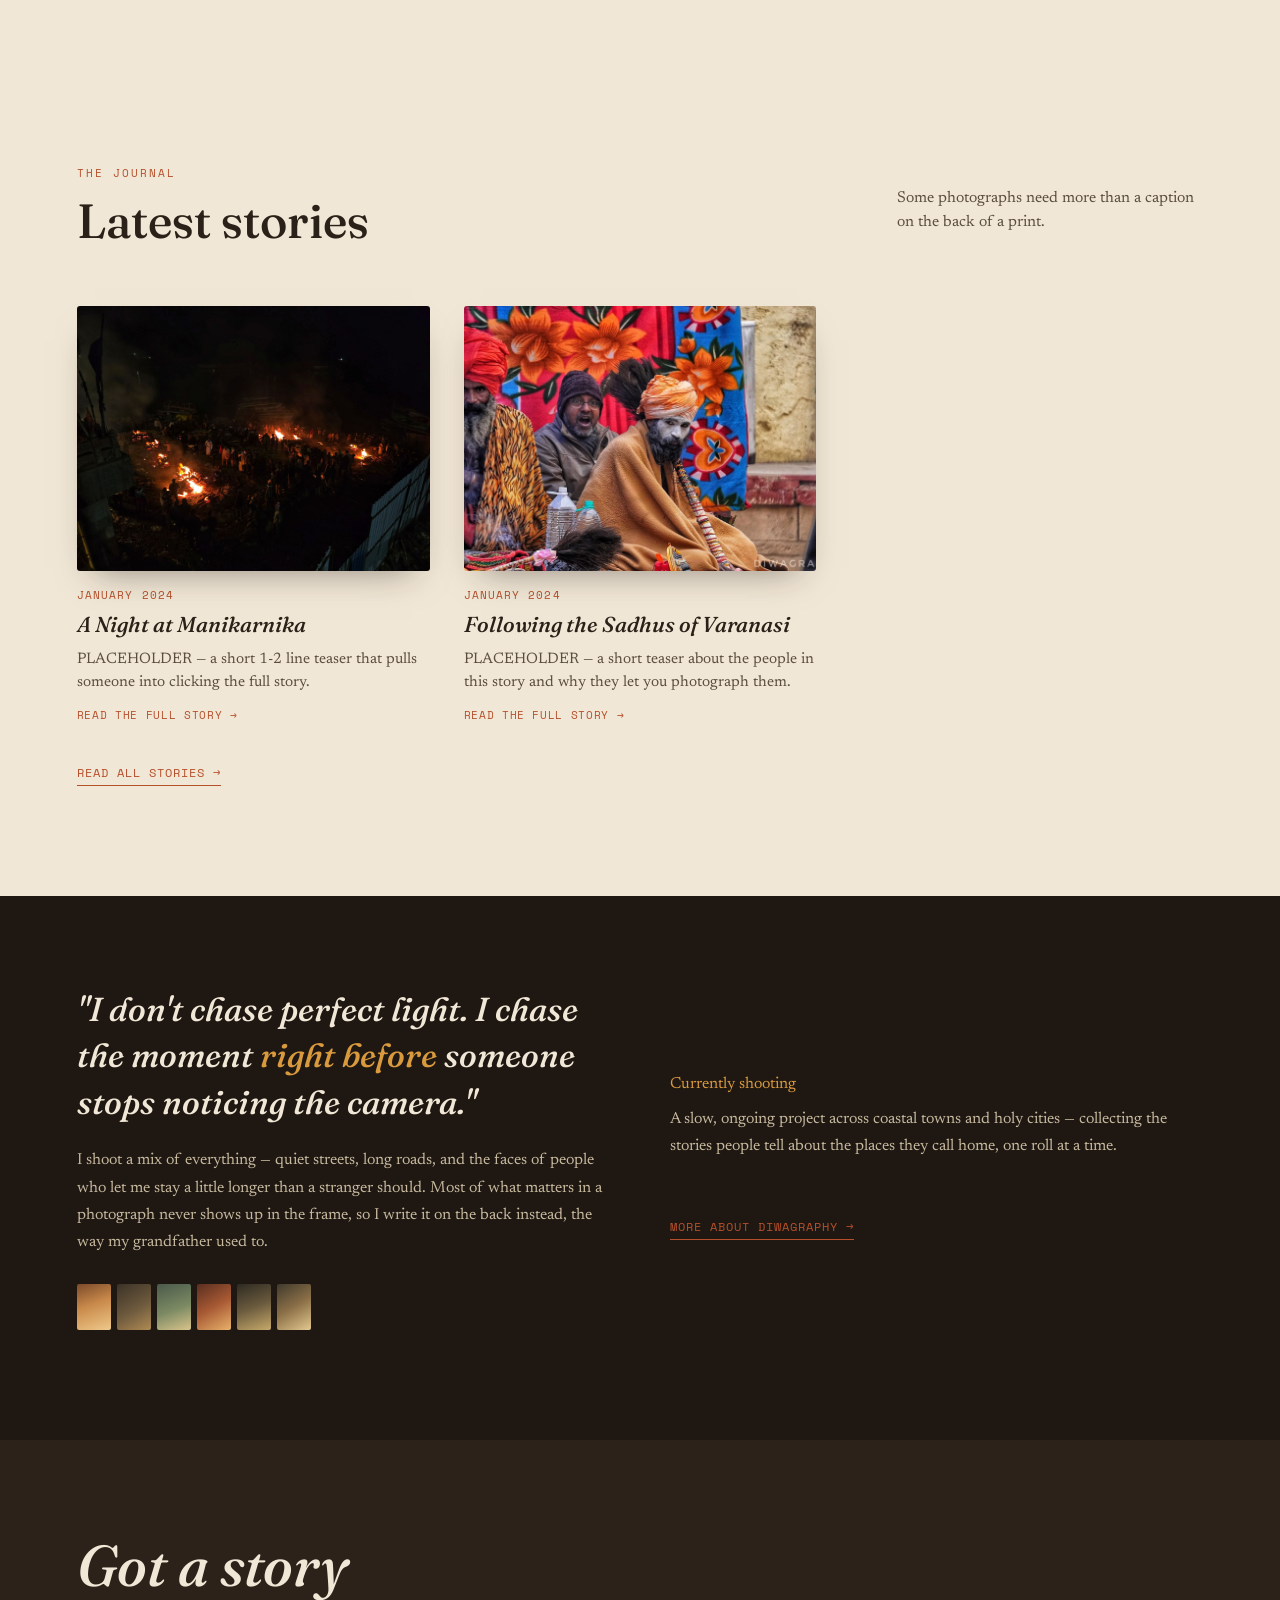
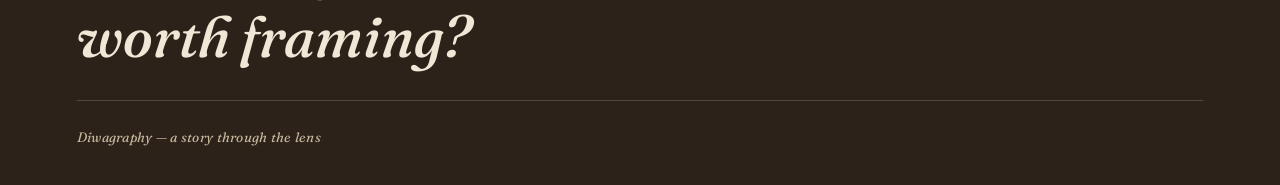
==== commit 6f78c234: "Add files via upload" ====
--- a/index.html
+++ b/index.html
@@ -12,11 +12,12 @@
 <body>
 
 <nav>
-  <div class="brand"><span class="aperture"></span>Diwagraphy</div>
+  <div class="brand"><img src="images/diwagraphy-logo.png" alt="Diwagraphy"></div>
   <div class="links">
     <a href="index.html" class="current">Home</a>
     <a href="gallery.html">Gallery</a>
     <a href="journal.html">Journal</a>
+    <a href="about.html">About Us</a>
   </div>
 </nav>
 
@@ -93,6 +94,7 @@
     <div>
       <div class="tag" style="color:var(--amber)">Currently shooting</div>
       <p class="body-text" style="margin-top:14px;">A slow, ongoing project across coastal towns and holy cities — collecting the stories people tell about the places they call home, one roll at a time.</p>
+      <a href="about.html" class="see-more">More about Diwagraphy →</a>
     </div>
   </div>
 </section>
@@ -102,11 +104,6 @@
   <h2>Got a story<br>worth framing?</h2>
   <div class="contact-line">
     <span style="font-family:'Fraunces',serif; font-style:italic; font-size:0.85rem; letter-spacing:0.02em;">Diwagraphy — a story through the lens</span>
-    <span><a href="mailto:heydiwaker@gmail.com">DIWAKER JHA</a> &nbsp;·&nbsp; <a href="#">@diwagraphy</a></span>
-  </div>
-  <div class="bottom">
-    <span>DIWAGRAPHY</span>
-    <span>PROTOTYPE / v0.2</span>
   </div>
 </footer>
 
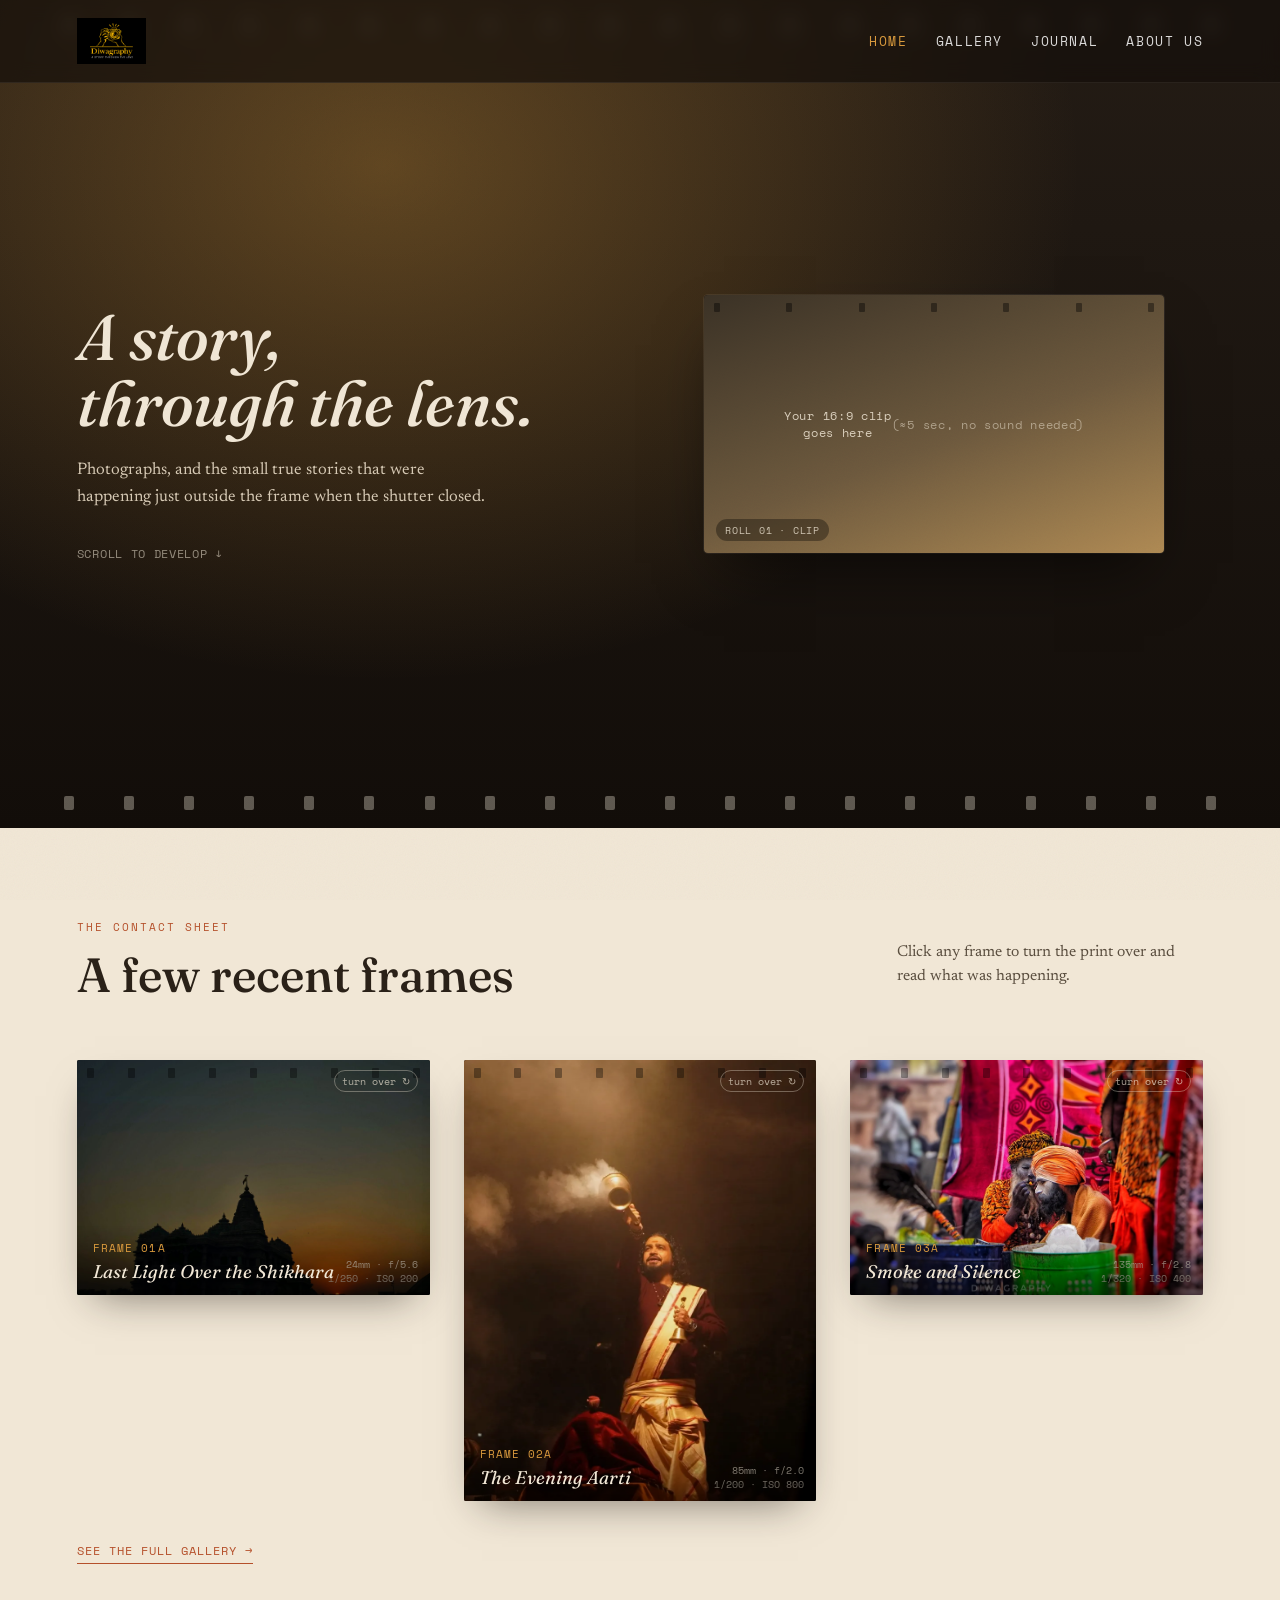
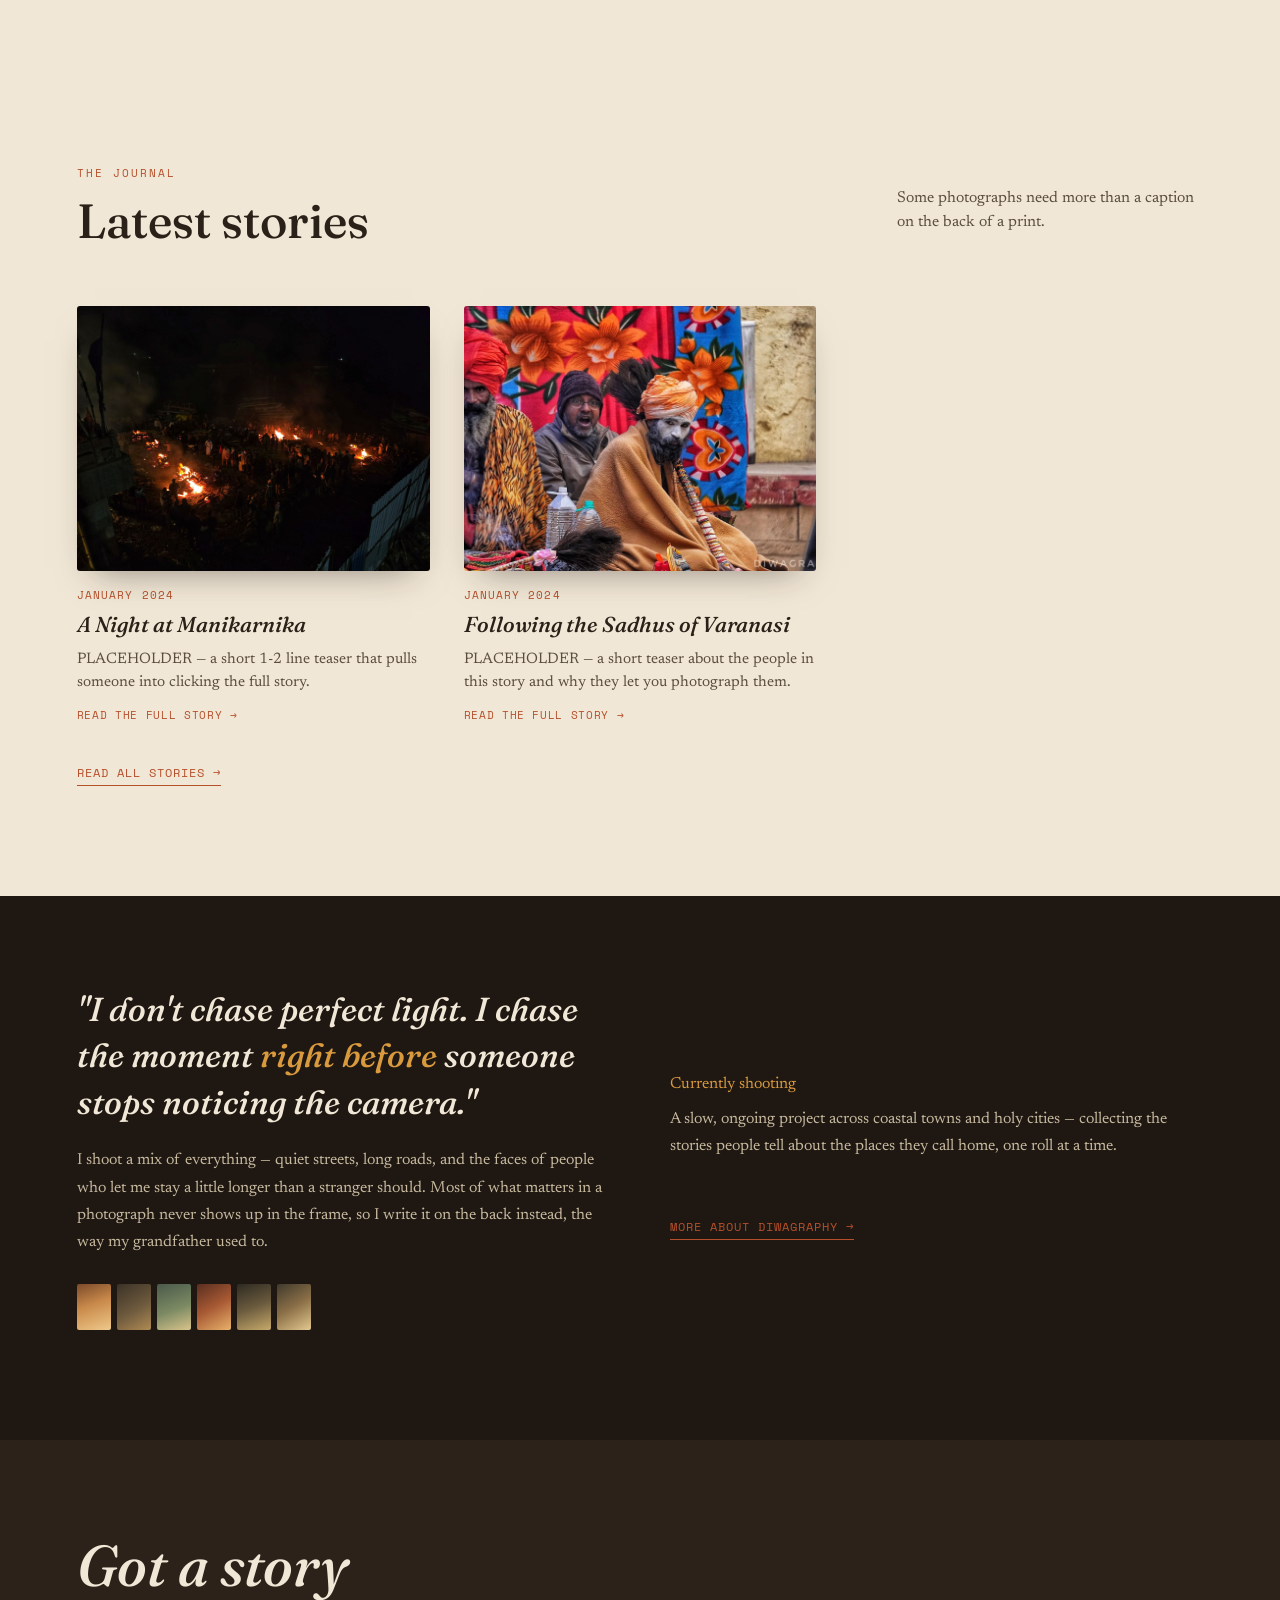
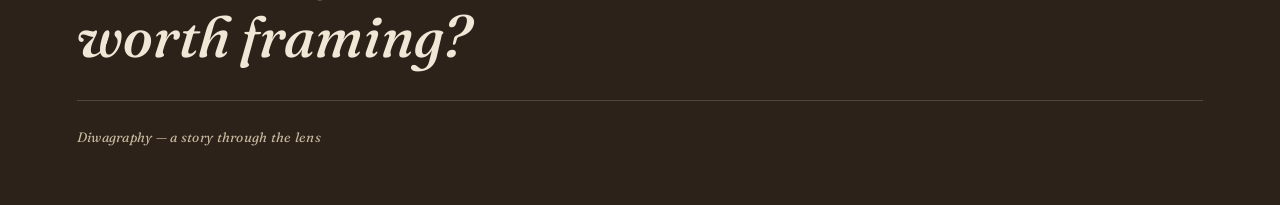
==== commit 7ee578a0: "Header Change" ====
--- a/index.html
+++ b/index.html
@@ -3,7 +3,7 @@
 <head>
 <meta charset="UTF-8">
 <meta name="viewport" content="width=device-width, initial-scale=1.0">
-<title>Diwagraphy — A Story Through the Lens</title>
+<title>Diwagraphy: A Story Through the Lens</title>
 <link rel="preconnect" href="https://fonts.googleapis.com">
 <link href="https://fonts.googleapis.com/css2?family=Fraunces:ital,opsz,wght@0,9..144,400;0,9..144,600;1,9..144,500;1,9..144,600&family=Newsreader:ital,wght@0,400;0,500;1,400&family=Space+Mono:wght@400;700&family=Caveat:wght@500;600&display=swap" rel="stylesheet">
 <link rel="stylesheet" href="styles.css">
@@ -12,7 +12,7 @@
 <body>
 
 <nav>
-  <div class="brand"><img src="images/diwagraphy-logo.png" alt="Diwagraphy"></div>
+  <div class="brand"><img src="images/diwagraphy-logo.png" alt=""></div>
   <div class="links">
     <a href="index.html" class="current">Home</a>
     <a href="gallery.html">Gallery</a>
@@ -29,10 +29,10 @@
 
   <div class="hero-grid">
     <div>
-      <div class="hero-eyebrow">Diwagraphy — Roll 01, Frame 00</div>
+      <div class="hero-eyebrow"></div>
       <h1>A story,<br>through the lens.</h1>
       <p>Photographs, and the small true stories that were happening just outside the frame when the shutter closed.</p>
-      <div class="roll-count mono">KODAK · 36 EXP · ISO 400 · SCROLL TO DEVELOP ↓</div>
+      <div class="roll-count mono">SCROLL TO DEVELOP ↓</div>
     </div>
 
     <!-- 9:16 → now 16:9 video reel. Replace <source src> with your own ~5 sec silent clip. -->
--- a/styles.css
+++ b/styles.css
@@ -1,6 +1,6 @@
 /* ============================================================
    DIWAGRAPHY — SHARED STYLES
-   Used by index.html (Home), gallery.html, journal.html
+   Used by index.html (Home), gallery.html, journal.html, about.html
    ============================================================ */
 
 :root{
@@ -46,7 +46,7 @@
   display:flex; justify-content: space-between; align-items:center;
   padding: 18px 6vw;
   font-family:'Space Mono', monospace;
-  font-size: 0.72rem;
+  font-size: 0.84rem;
   letter-spacing: 0.12em;
   text-transform: uppercase;
   color: #fff;
@@ -63,6 +63,11 @@
   font-size: 1.5rem;
   letter-spacing: 0.01em;
   text-transform: none;
+}
+nav .brand img{
+  height: 46px;
+  width: auto;
+  display: block;
 }
 nav .brand .aperture{
   width: 16px; height: 16px;
@@ -91,12 +96,13 @@
     padding: 16px 5vw;
   }
   nav .brand{ font-size: 1.2rem; }
-  nav .links{ gap: 18px; font-size: 0.66rem; }
+  nav .brand img{ height: 34px; }
+  nav .links{ gap: 18px; font-size: 0.76rem; }
   .hero{ padding-top: 130px; }
   .page-hero{ padding-top: 160px; }
 }
 
-/* ---------- PAGE HERO (used on Gallery + Journal — simpler than Home's big hero) ---------- */
+/* ---------- PAGE HERO (used on Gallery + Journal + About — simpler than Home's big hero) ---------- */
 .page-hero{
   background: linear-gradient(180deg, #241C15 0%, #1a140f 60%, #120d09 100%);
   color: var(--parchment);
@@ -334,7 +340,7 @@
 .reel-frame .reel-sprockets span{ width:6px; height:9px; background: rgba(0,0,0,0.4); border-radius:1px; }
 .reel-frame .reel-tag{ position:absolute; bottom: 12px; left: 12px; z-index:3; font-family:'Space Mono', monospace; font-size: 0.6rem; letter-spacing: 0.08em; text-transform:uppercase; color: rgba(241,231,214,0.8); background: rgba(0,0,0,0.35); padding: 4px 9px; border-radius: 20px; }
 
-/* ---------- ABOUT (Home page only) ---------- */
+/* ---------- ABOUT (Home page teaser section + dedicated About Us page) ---------- */
 .about{ background: var(--umber); color: var(--parchment); }
 .about-grid{ display:grid; grid-template-columns: 1fr 1fr; gap: 60px; align-items:center; }
 @media(max-width:800px){ .about-grid{ grid-template-columns:1fr; } }
@@ -345,11 +351,10 @@
 .roll-strip div{ width: 34px; height: 46px; border-radius:2px; }
 
 /* ---------- FOOTER (shared) ---------- */
-footer{ background: var(--umber-soft); color: var(--parchment); padding: 90px 6vw 40px; }
+footer{ background: var(--umber-soft); color: var(--parchment); padding: 90px 6vw 60px; }
 footer h2{ font-family:'Fraunces', serif; font-style: italic; font-weight:500; font-size: clamp(2rem, 5vw, 3.6rem); margin: 0 0 28px; max-width: 14ch; }
 .contact-line{ display:flex; justify-content: space-between; align-items:center; flex-wrap: wrap; gap: 20px; border-top: 1px solid rgba(241,231,214,0.18); padding-top: 28px; font-family:'Space Mono', monospace; font-size: 0.75rem; letter-spacing: 0.05em; color: #C7B99E; }
 .contact-line a{ color: var(--amber); }
 .contact-line a:hover{ text-decoration: underline; }
-footer .bottom{ margin-top: 50px; font-family:'Space Mono', monospace; font-size: 0.65rem; color: #6E6248; display:flex; justify-content:space-between; flex-wrap:wrap; gap:10px; }
 
 ::selection{ background: var(--rust); color: #fff; }
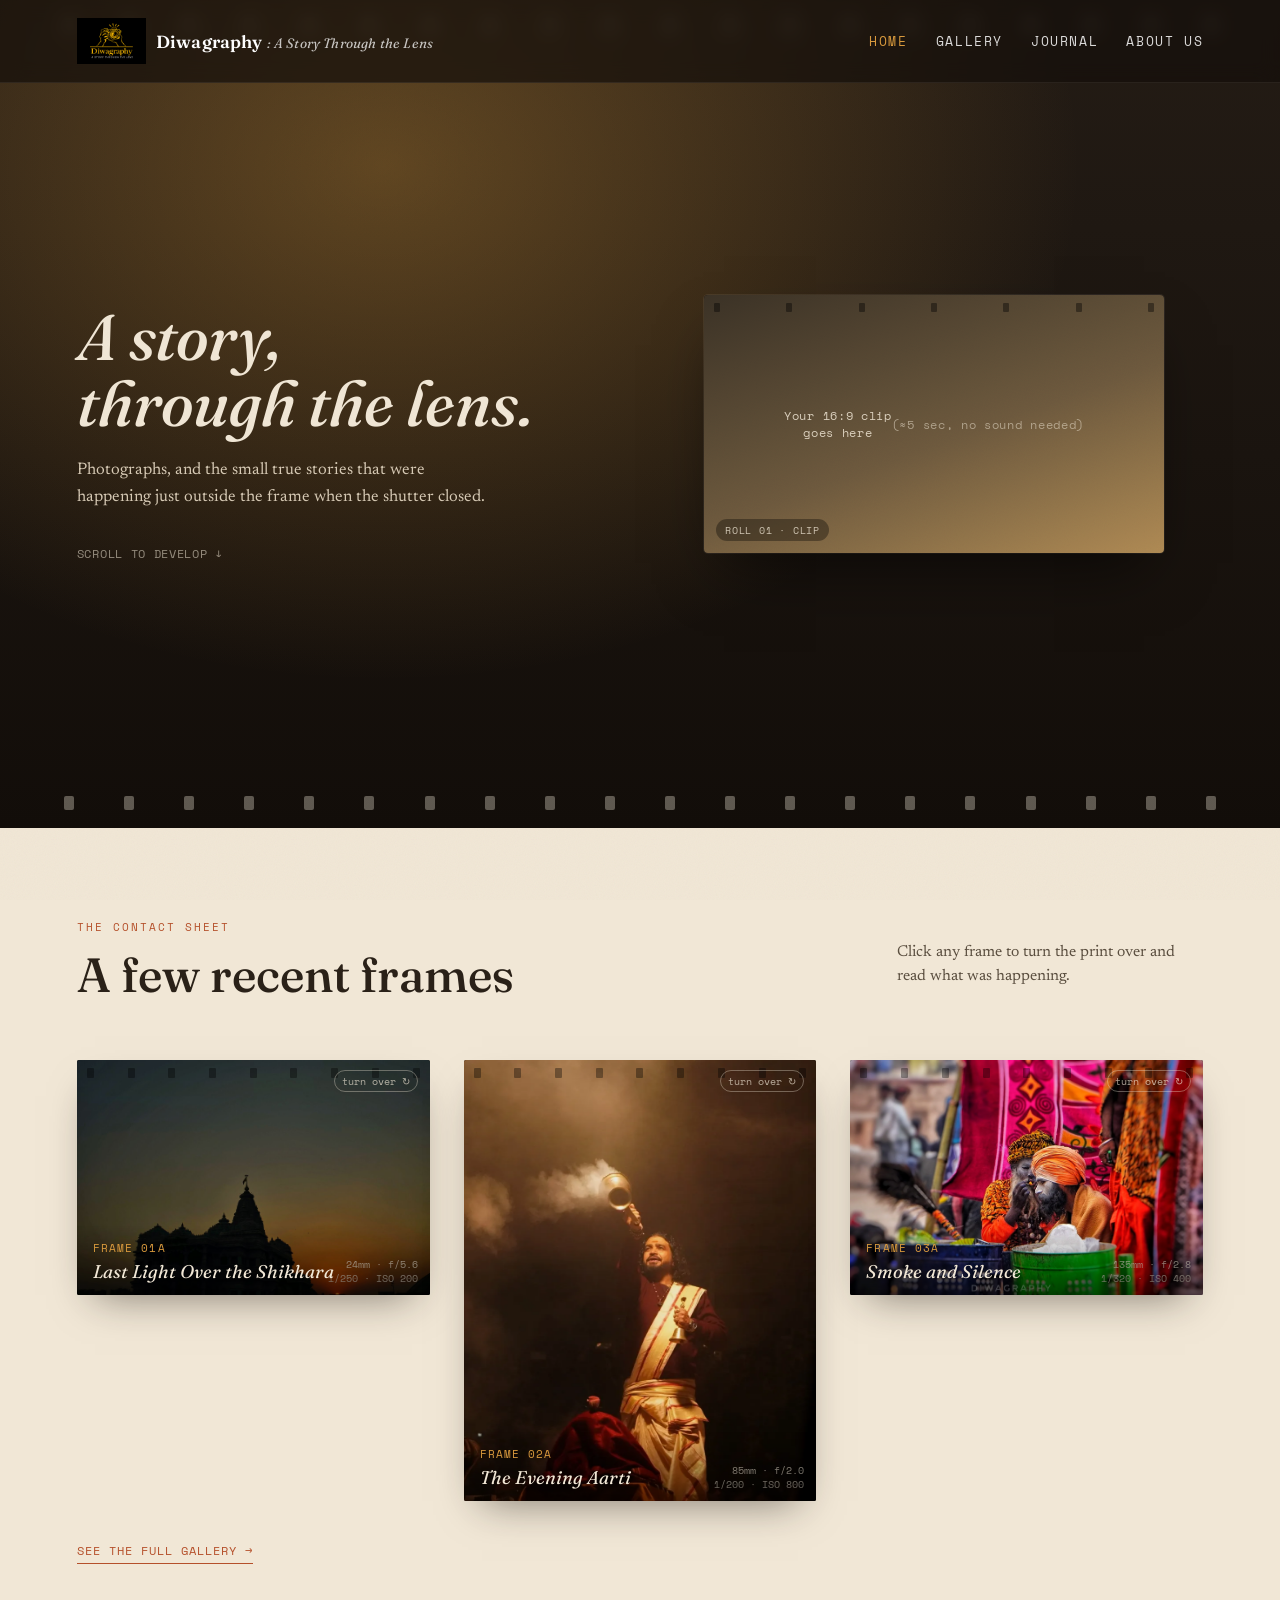
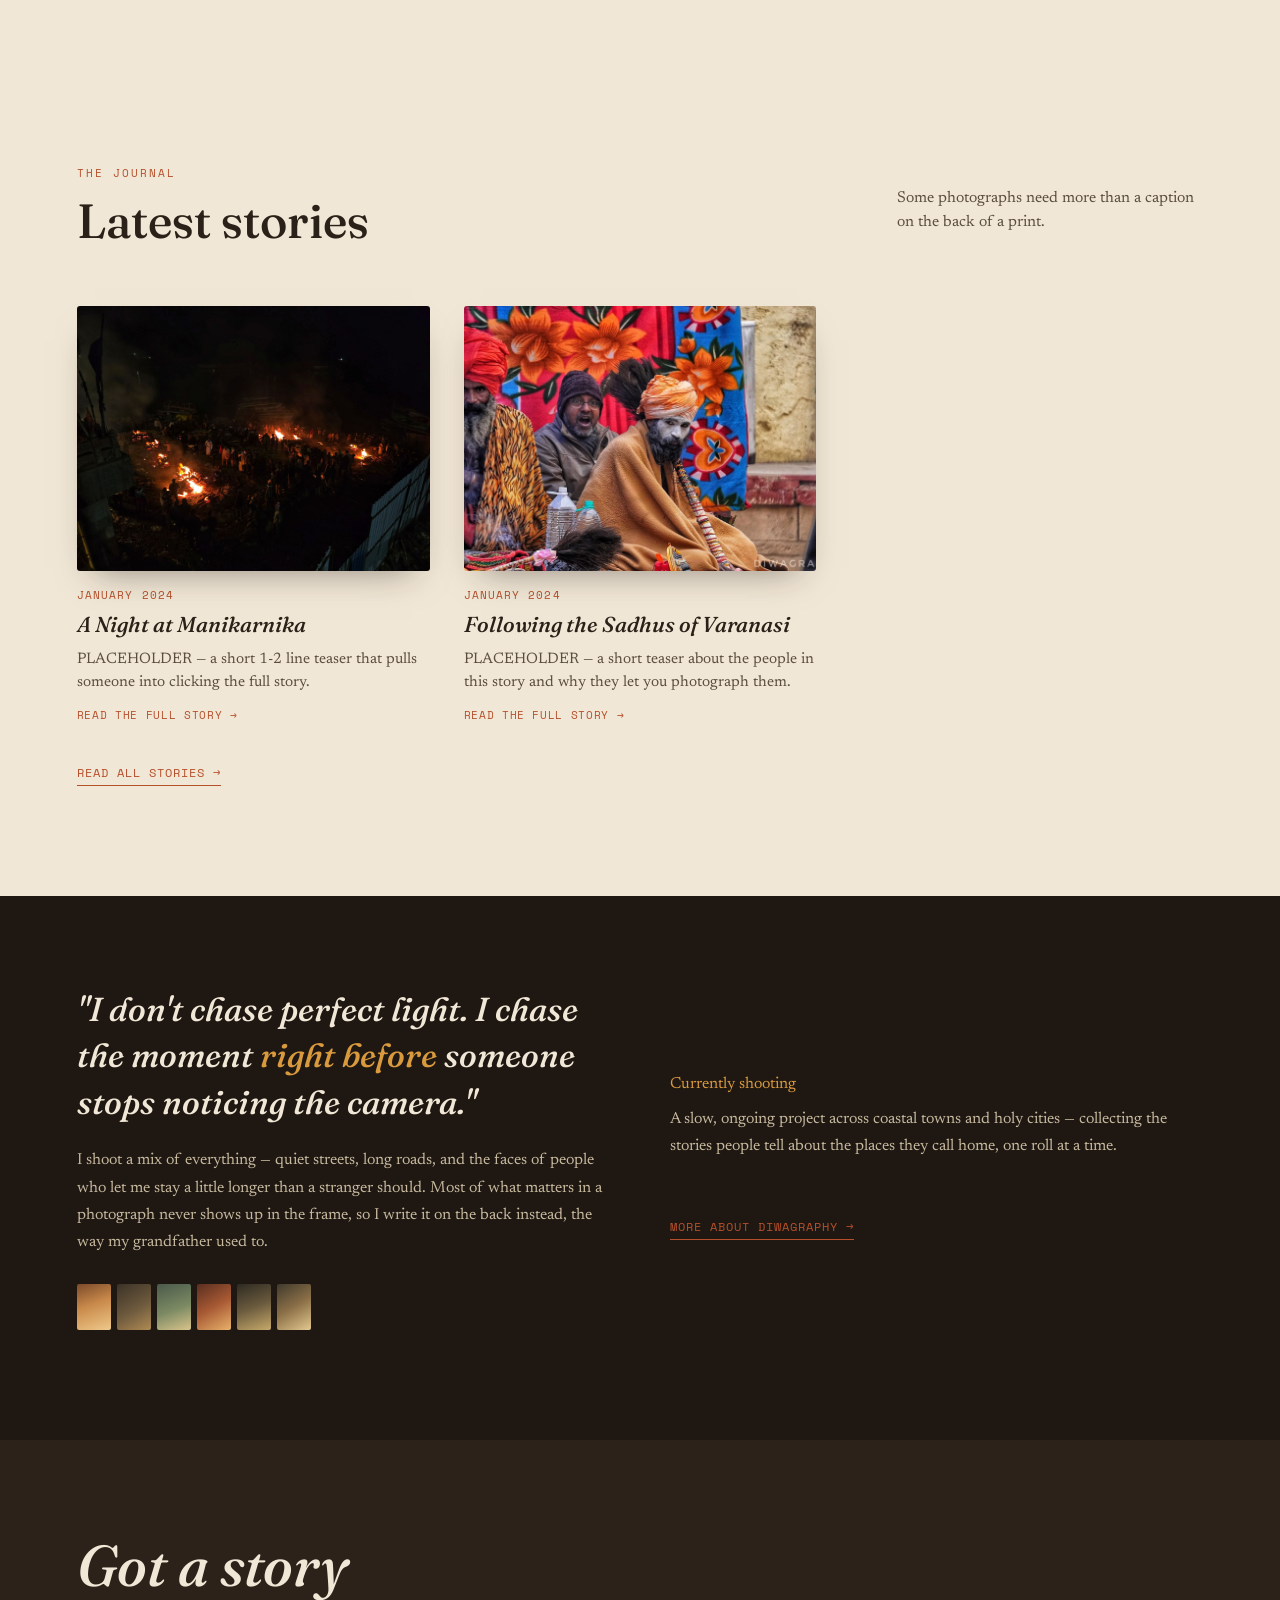
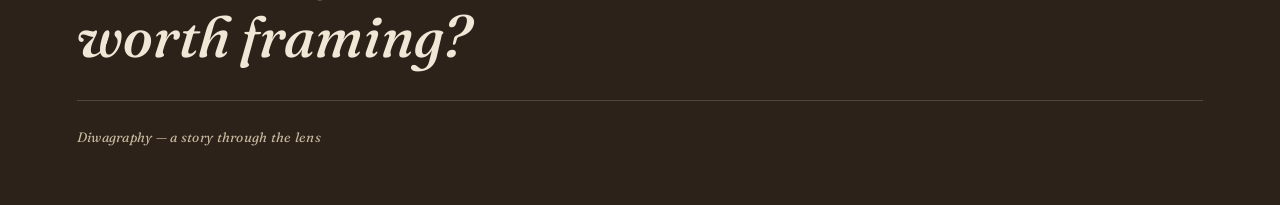
==== commit 3f37869b: "fixed header" ====
--- a/index.html
+++ b/index.html
@@ -12,7 +12,10 @@
 <body>
 
 <nav>
-  <div class="brand"><img src="images/diwagraphy-logo.png" alt=""></div>
+  <div class="brand">
+  <img src="images/diwagraphy-logo.png" alt="Diwagraphy">
+  <span class="brand-text">Diwagraphy<em>: A Story Through the Lens</em></span>
+</div>
   <div class="links">
     <a href="index.html" class="current">Home</a>
     <a href="gallery.html">Gallery</a>
--- a/styles.css
+++ b/styles.css
@@ -76,6 +76,21 @@
   position: relative;
   flex-shrink: 0;
 }
+nav .brand-text{
+  font-family: 'Fraunces', serif;
+  font-style: normal;
+  font-weight: 600;
+  font-size: 1.1rem;
+  letter-spacing: 0.01em;
+  white-space: nowrap;
+}
+nav .brand-text em{
+  font-style: italic;
+  font-weight: 400;
+  font-size: 0.85rem;
+  opacity: 0.75;
+  margin-left: 4px;
+}
 nav .brand .aperture::after{
   content:"";
   position: absolute; inset: 4px;
@@ -97,6 +112,7 @@
   }
   nav .brand{ font-size: 1.2rem; }
   nav .brand img{ height: 34px; }
+  nav .brand-text em{ display: none; }
   nav .links{ gap: 18px; font-size: 0.76rem; }
   .hero{ padding-top: 130px; }
   .page-hero{ padding-top: 160px; }
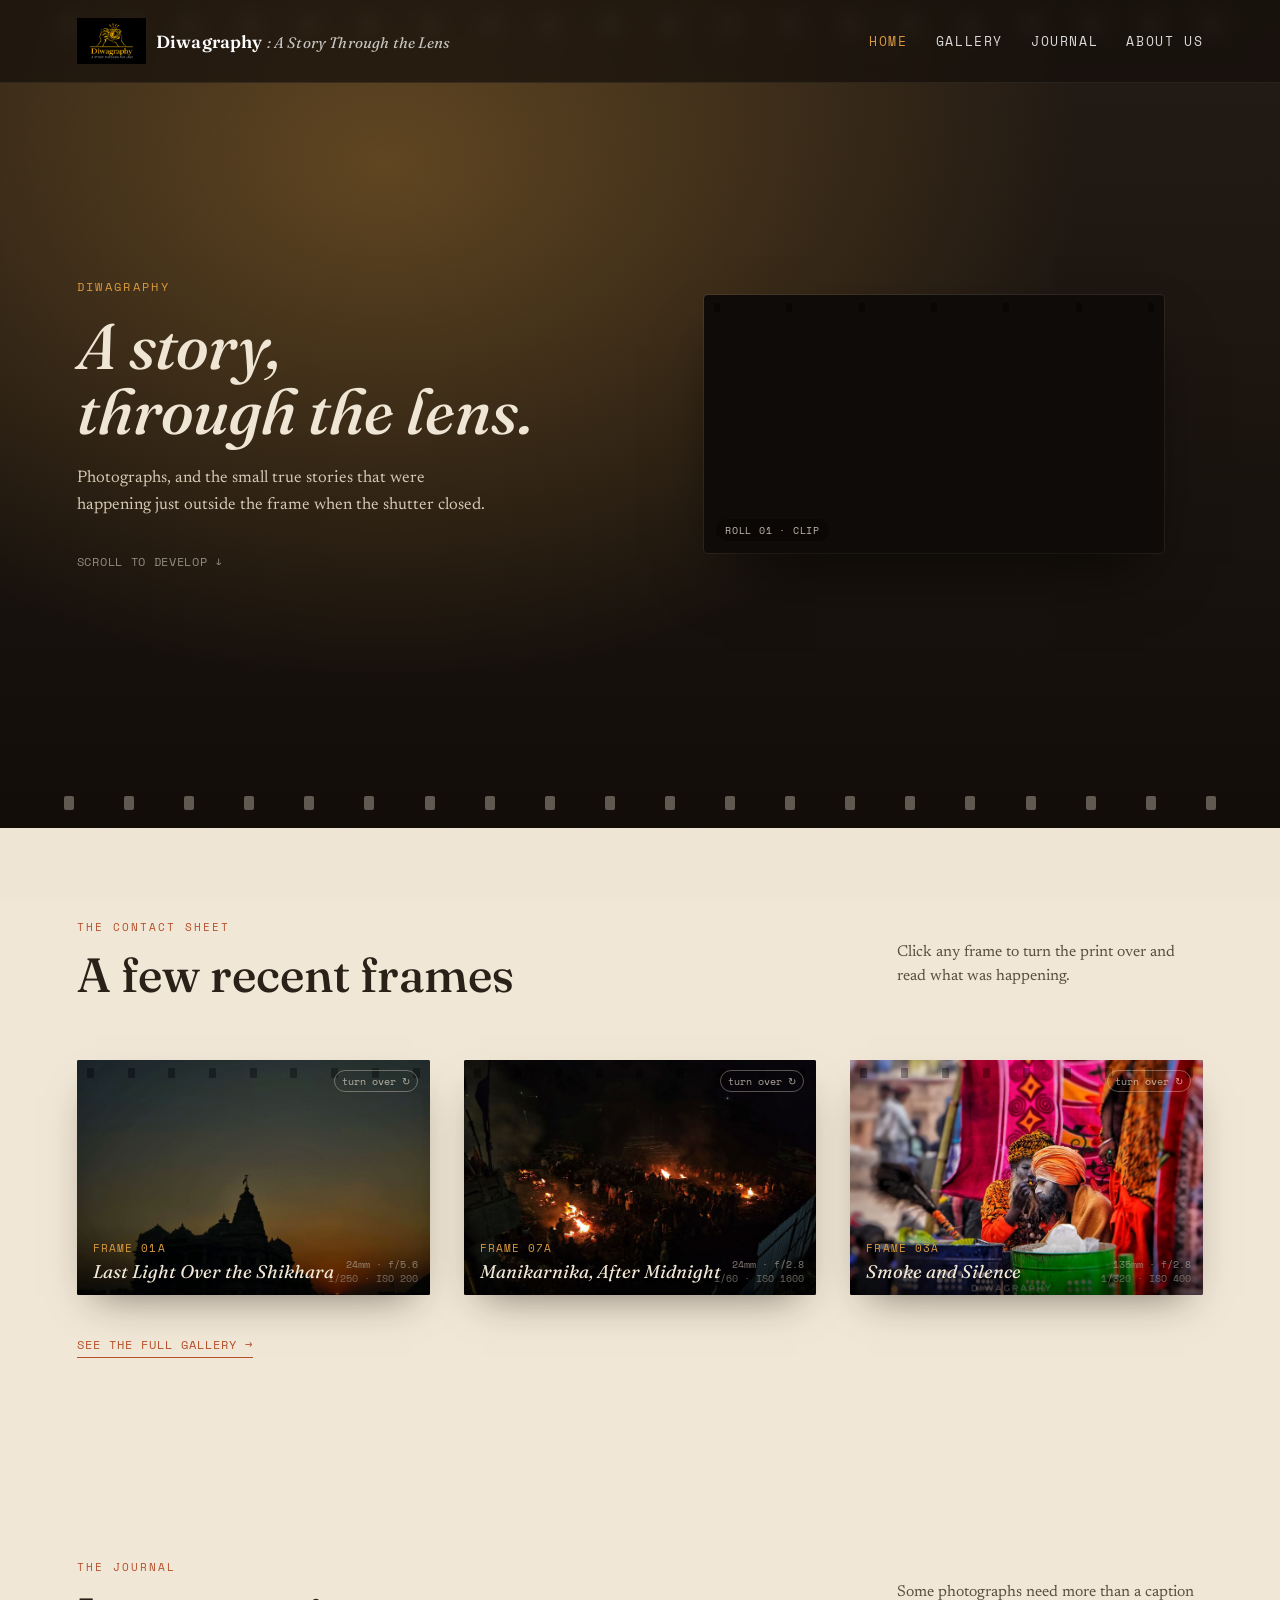
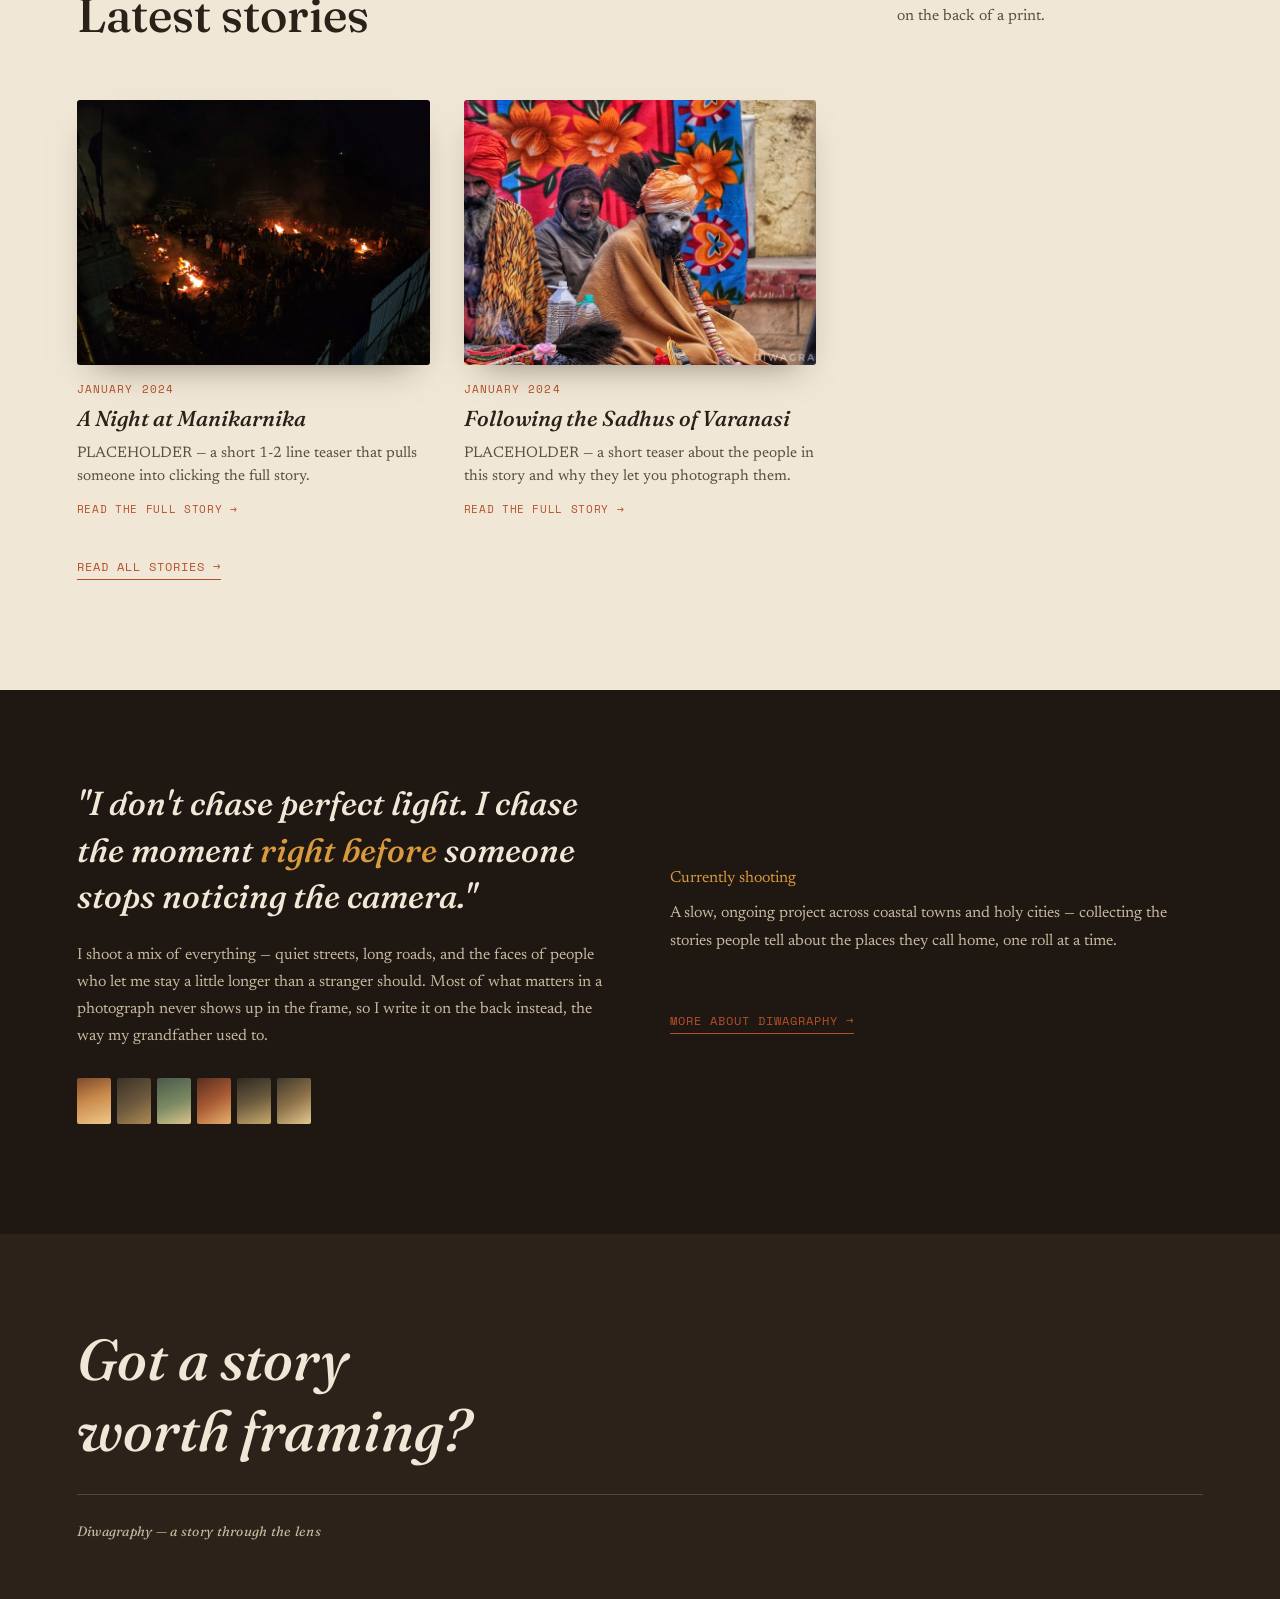
==== commit 4bd51c08: "Update index.html" ====
--- a/index.html
+++ b/index.html
@@ -32,7 +32,7 @@
 
   <div class="hero-grid">
     <div>
-      <div class="hero-eyebrow"></div>
+      <div class="hero-eyebrow">Diwagraphy</div>
       <h1>A story,<br>through the lens.</h1>
       <p>Photographs, and the small true stories that were happening just outside the frame when the shutter closed.</p>
       <div class="roll-count mono">SCROLL TO DEVELOP ↓</div>
@@ -44,7 +44,7 @@
         <span></span><span></span><span></span><span></span><span></span><span></span><span></span>
       </div>
       <video autoplay muted loop playsinline poster="">
-        <source src="" type="video/mp4">
+        <source src="images/hero-clip.mp4" type="video/mp4">
       </video>
       <div class="reel-placeholder" id="reel-placeholder">
         Your 16:9 clip<br>goes here<br><span style="opacity:0.6;">(≈5 sec, no sound needed)</span>
--- a/styles.css
+++ b/styles.css
@@ -87,7 +87,7 @@
 nav .brand-text em{
   font-style: italic;
   font-weight: 400;
-  font-size: 0.85rem;
+  font-size: 0.95rem;
   opacity: 0.75;
   margin-left: 4px;
 }
